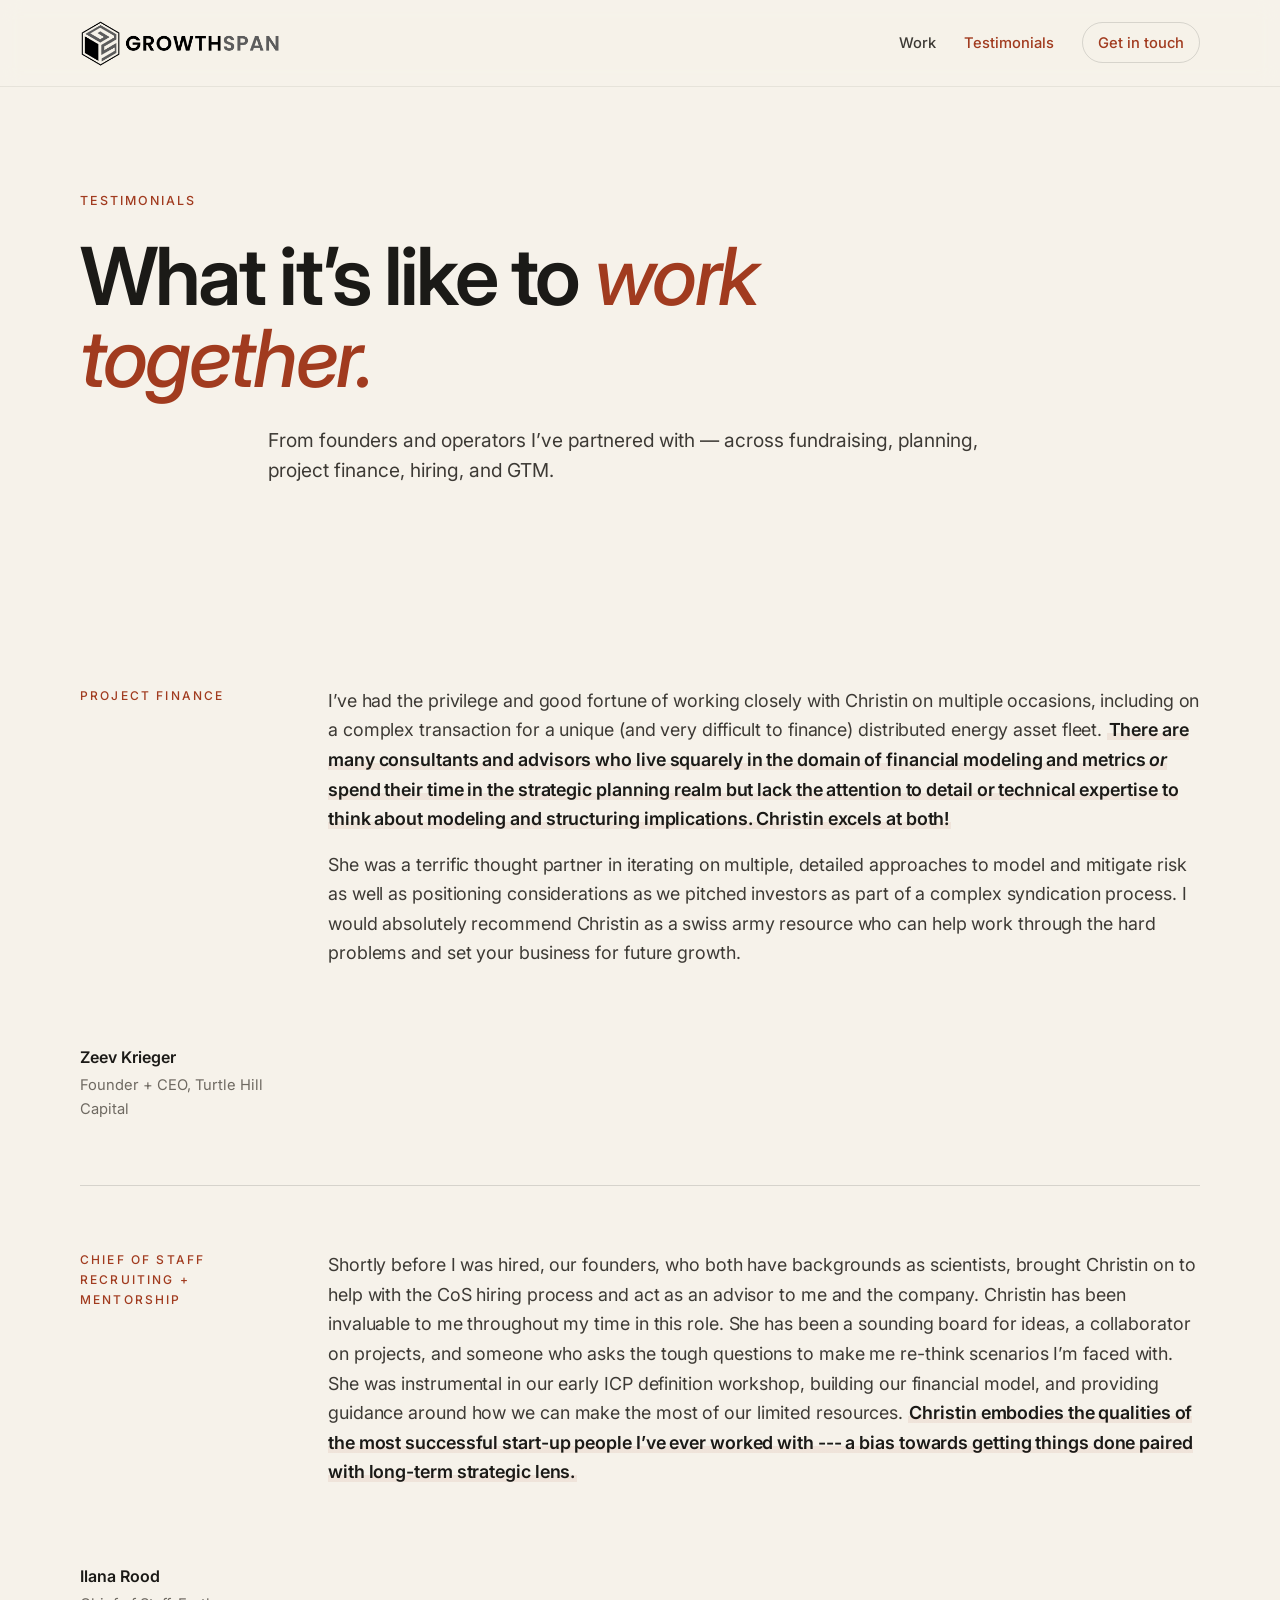
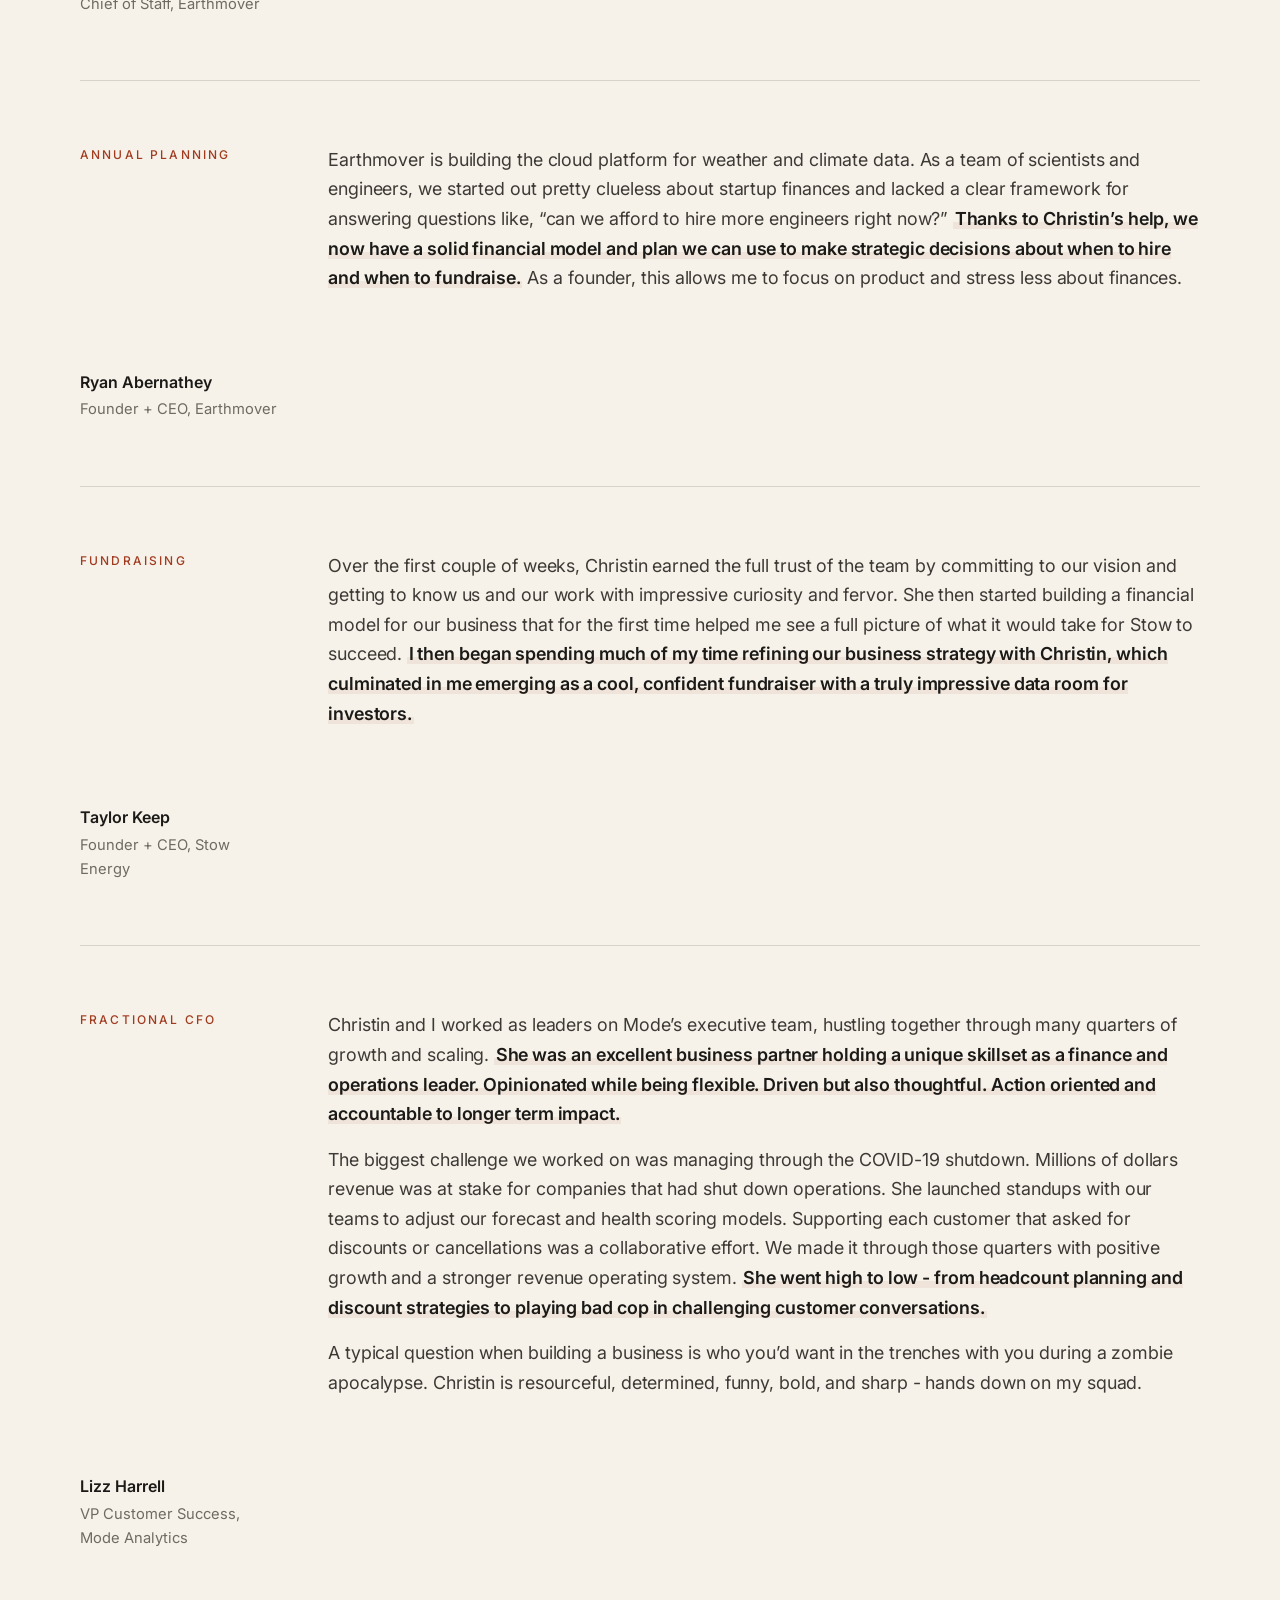
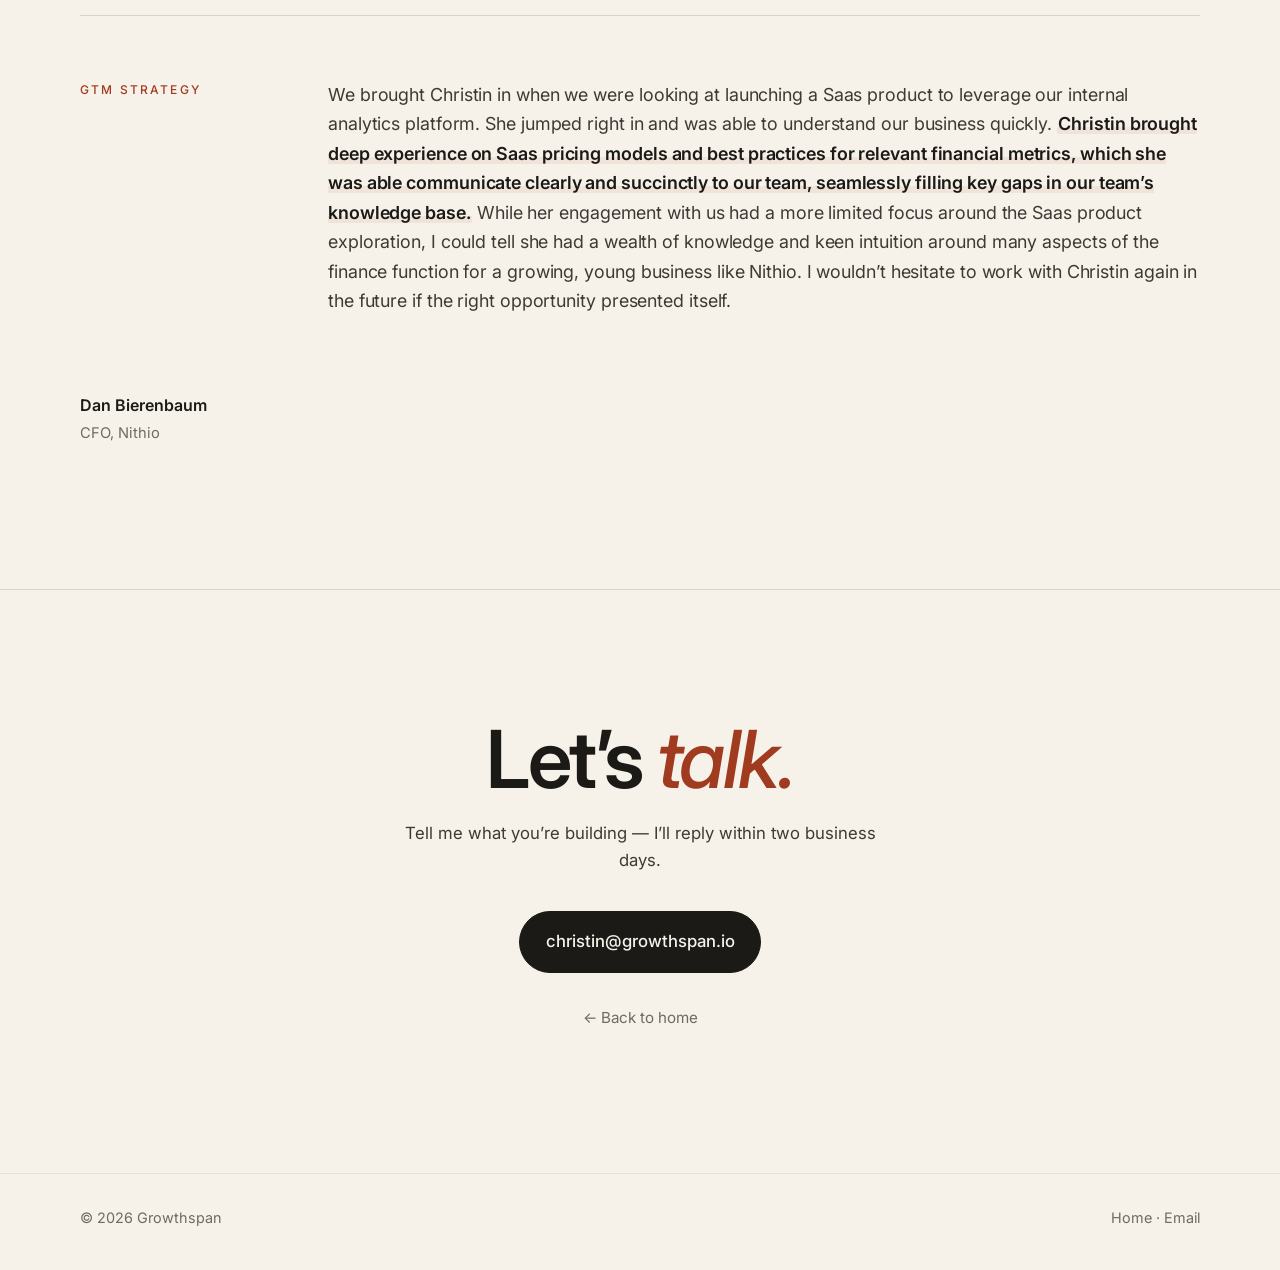
==== testimonials.html @ b4b37ce6 "Remove About label/nav; left-align headshot Made-with: Cursor" ====
<!DOCTYPE html>
<html lang="en">
  <head>
    <meta charset="utf-8" />
    <meta name="viewport" content="width=device-width, initial-scale=1" />
    <meta
      name="description"
      content="Testimonials for Christin Price and Growthspan — fractional CFO, fundraising, project finance, and strategy."
    />
    <title>Testimonials — Growthspan</title>
    <link rel="preconnect" href="https://fonts.googleapis.com" />
    <link rel="preconnect" href="https://fonts.gstatic.com" crossorigin />
    <link
      href="https://fonts.googleapis.com/css2?family=Inter:ital,wght@0,400;0,500;0,600;0,700;1,400;1,500&display=swap"
      rel="stylesheet"
    />
    <link rel="stylesheet" href="styles.css" />
  </head>
  <body>
    <a class="skip-link" href="#main">Skip to content</a>

    <header class="nav">
      <div class="wrap nav__inner">
        <a class="wordmark" href="/" aria-label="Growthspan home">
          <img src="images/logo.png" alt="" class="wordmark__mark" width="1540" height="351" />
        </a>
        <nav aria-label="Primary" class="nav__links">
          <a href="index.html#work">Work</a>
          <a href="testimonials.html" aria-current="page">Testimonials</a>
          <a href="mailto:christin@growthspan.io" class="nav__cta">Get in touch</a>
        </nav>
      </div>
    </header>

    <main id="main" class="t-page">
      <section class="t-hero">
        <div class="wrap">
          <p class="kicker">Testimonials</p>
          <h1 class="display">
            What it’s like to <em>work together.</em>
          </h1>
          <p class="hero__sub">
            From founders and operators I’ve partnered with — across
            fundraising, planning, project finance, hiring, and GTM.
          </p>
        </div>
      </section>

      <section class="t-list">
        <div class="wrap">

          <article class="t-card">
            <p class="t-card__tag">Project Finance</p>
            <blockquote class="t-card__quote">
              <p>
                I’ve had the privilege and good fortune of working closely
                with Christin on multiple occasions, including on a complex
                transaction for a unique (and very difficult to finance)
                distributed energy asset fleet.
                <strong>There are many consultants and advisors who live
                squarely in the domain of financial modeling and metrics
                <em>or</em> spend their time in the strategic planning
                realm but lack the attention to detail or technical
                expertise to think about modeling and structuring
                implications. Christin excels at both!</strong>
              </p>
              <p>
                She was a terrific thought partner in iterating on
                multiple, detailed approaches to model and mitigate risk as
                well as positioning considerations as we pitched investors
                as part of a complex syndication process. I would
                absolutely recommend Christin as a swiss army resource who
                can help work through the hard problems and set your
                business for future growth.
              </p>
            </blockquote>
            <figcaption class="t-card__by">
              <span>Zeev Krieger</span>
              <em>Founder + CEO, Turtle Hill Capital</em>
            </figcaption>
          </article>

          <article class="t-card">
            <p class="t-card__tag">Chief of Staff Recruiting + Mentorship</p>
            <blockquote class="t-card__quote">
              <p>
                Shortly before I was hired, our founders, who both have
                backgrounds as scientists, brought Christin on to help with
                the CoS hiring process and act as an advisor to me and the
                company. Christin has been invaluable to me throughout my
                time in this role. She has been a sounding board for
                ideas, a collaborator on projects, and someone who asks
                the tough questions to make me re-think scenarios I’m
                faced with. She was instrumental in our early ICP
                definition workshop, building our financial model, and
                providing guidance around how we can make the most of our
                limited resources.
                <strong>Christin embodies the qualities of the most
                successful start-up people I’ve ever worked with --- a
                bias towards getting things done paired with long-term
                strategic lens.</strong>
              </p>
            </blockquote>
            <figcaption class="t-card__by">
              <span>Ilana Rood</span>
              <em>Chief of Staff, Earthmover</em>
            </figcaption>
          </article>

          <article class="t-card">
            <p class="t-card__tag">Annual Planning</p>
            <blockquote class="t-card__quote">
              <p>
                Earthmover is building the cloud platform for weather and
                climate data. As a team of scientists and engineers, we
                started out pretty clueless about startup finances and
                lacked a clear framework for answering questions like,
                “can we afford to hire more engineers right now?”
                <strong>Thanks to Christin’s help, we now have a solid
                financial model and plan we can use to make strategic
                decisions about when to hire and when to fundraise.</strong>
                As a founder, this allows me to focus on product and
                stress less about finances.
              </p>
            </blockquote>
            <figcaption class="t-card__by">
              <span>Ryan Abernathey</span>
              <em>Founder + CEO, Earthmover</em>
            </figcaption>
          </article>

          <article class="t-card">
            <p class="t-card__tag">Fundraising</p>
            <blockquote class="t-card__quote">
              <p>
                Over the first couple of weeks, Christin earned the full
                trust of the team by committing to our vision and getting
                to know us and our work with impressive curiosity and
                fervor. She then started building a financial model for
                our business that for the first time helped me see a full
                picture of what it would take for Stow to succeed.
                <strong>I then began spending much of my time refining our
                business strategy with Christin, which culminated in me
                emerging as a cool, confident fundraiser with a truly
                impressive data room for investors.</strong>
              </p>
            </blockquote>
            <figcaption class="t-card__by">
              <span>Taylor Keep</span>
              <em>Founder + CEO, Stow Energy</em>
            </figcaption>
          </article>

          <article class="t-card">
            <p class="t-card__tag">Fractional CFO</p>
            <blockquote class="t-card__quote">
              <p>
                Christin and I worked as leaders on Mode’s executive team,
                hustling together through many quarters of growth and
                scaling.
                <strong>She was an excellent business partner holding a
                unique skillset as a finance and operations leader.
                Opinionated while being flexible. Driven but also
                thoughtful. Action oriented and accountable to longer term
                impact.</strong>
              </p>
              <p>
                The biggest challenge we worked on was managing through
                the COVID-19 shutdown. Millions of dollars revenue was at
                stake for companies that had shut down operations. She
                launched standups with our teams to adjust our forecast
                and health scoring models. Supporting each customer that
                asked for discounts or cancellations was a collaborative
                effort. We made it through those quarters with positive
                growth and a stronger revenue operating system.
                <strong>She went high to low - from headcount planning
                and discount strategies to playing bad cop in challenging
                customer conversations.</strong>
              </p>
              <p>
                A typical question when building a business is who you’d
                want in the trenches with you during a zombie apocalypse.
                Christin is resourceful, determined, funny, bold, and
                sharp - hands down on my squad.
              </p>
            </blockquote>
            <figcaption class="t-card__by">
              <span>Lizz Harrell</span>
              <em>VP Customer Success, Mode Analytics</em>
            </figcaption>
          </article>

          <article class="t-card">
            <p class="t-card__tag">GTM Strategy</p>
            <blockquote class="t-card__quote">
              <p>
                We brought Christin in when we were looking at launching a
                Saas product to leverage our internal analytics platform.
                She jumped right in and was able to understand our
                business quickly.
                <strong>Christin brought deep experience on Saas pricing
                models and best practices for relevant financial metrics,
                which she was able communicate clearly and succinctly to
                our team, seamlessly filling key gaps in our team’s
                knowledge base.</strong>
                While her engagement with us had a more limited focus
                around the Saas product exploration, I could tell she had
                a wealth of knowledge and keen intuition around many
                aspects of the finance function for a growing, young
                business like Nithio. I wouldn’t hesitate to work with
                Christin again in the future if the right opportunity
                presented itself.
              </p>
            </blockquote>
            <figcaption class="t-card__by">
              <span>Dan Bierenbaum</span>
              <em>CFO, Nithio</em>
            </figcaption>
          </article>

        </div>
      </section>

      <section class="cta">
        <div class="wrap cta__inner">
          <h2 class="display cta__title">
            Let’s <em>talk.</em>
          </h2>
          <p class="cta__sub">
            Tell me what you’re building — I’ll reply within two business
            days.
          </p>
          <a class="btn btn--lg" href="mailto:christin@growthspan.io">
            christin@growthspan.io
          </a>
          <p class="cta__back">
            <a href="index.html">← Back to home</a>
          </p>
        </div>
      </section>
    </main>

    <footer class="foot">
      <div class="wrap foot__inner">
        <p>&copy; <span id="year"></span> Growthspan</p>
        <p>
          <a href="index.html">Home</a>
          <span aria-hidden="true">·</span>
          <a href="mailto:christin@growthspan.io">Email</a>
        </p>
      </div>
    </footer>

    <script>
      document.getElementById("year").textContent = new Date().getFullYear();
    </script>
  </body>
</html>
---- styles.css ----
/* Growthspan — v2 editorial redesign. No build step. */

:root {
  --paper: #f6f2ea;
  --paper-soft: #efe9dd;
  --ink: #1b1a17;
  --ink-soft: #3d3a35;
  --muted: #6f6a62;
  --line: rgba(27, 26, 23, 0.14);
  --line-soft: rgba(27, 26, 23, 0.07);
  --accent: #a13b1f;
  --accent-ink: #7a2a12;
  --accent-soft: rgba(161, 59, 31, 0.08);
  --ring: rgba(161, 59, 31, 0.45);
  --sans: "Inter", -apple-system, BlinkMacSystemFont, "Segoe UI", sans-serif;
  --display: "Inter", -apple-system, BlinkMacSystemFont, "Segoe UI", sans-serif;
  --max: 1120px;
  --gutter: clamp(1.25rem, 4vw, 2.5rem);
}

* {
  box-sizing: border-box;
}

html {
  scroll-behavior: smooth;
  -webkit-text-size-adjust: 100%;
}

body {
  margin: 0;
  background: var(--paper);
  color: var(--ink);
  font-family: var(--sans);
  font-size: 1rem;
  line-height: 1.65;
  text-rendering: optimizeLegibility;
  -webkit-font-smoothing: antialiased;
}

a {
  color: inherit;
}

img {
  max-width: 100%;
  display: block;
}

::selection {
  background: var(--accent);
  color: var(--paper);
}

.skip-link {
  position: absolute;
  left: -9999px;
  top: 0.5rem;
  padding: 0.5rem 1rem;
  background: var(--ink);
  color: var(--paper);
  border-radius: 6px;
  z-index: 100;
}
.skip-link:focus {
  left: 1rem;
}

.wrap {
  width: min(100% - var(--gutter) * 2, var(--max));
  margin-inline: auto;
}

/* ——— Type system ——— */

.display {
  font-family: var(--display);
  font-weight: 600;
  font-size: clamp(2.4rem, 6.4vw, 5rem);
  line-height: 1.02;
  letter-spacing: -0.035em;
  margin: 0;
  color: var(--ink);
}

.display em {
  font-style: italic;
  color: var(--accent);
  font-weight: 500;
  letter-spacing: -0.03em;
}

.kicker {
  font-family: var(--sans);
  font-weight: 500;
  font-size: 0.78rem;
  letter-spacing: 0.16em;
  text-transform: uppercase;
  color: var(--accent);
  margin: 0 0 1.5rem;
}

.label {
  font-family: var(--sans);
  font-weight: 500;
  font-size: 0.72rem;
  letter-spacing: 0.2em;
  text-transform: uppercase;
  color: var(--muted);
  margin: 0;
}

.lede {
  font-family: var(--display);
  font-weight: 500;
  font-size: clamp(1.25rem, 2.2vw, 1.55rem);
  line-height: 1.4;
  color: var(--ink);
  letter-spacing: -0.018em;
  margin: 0 0 1.25rem;
}

.lede em {
  font-style: italic;
  color: var(--accent-ink);
  font-weight: 500;
}

.lede strong {
  font-weight: 600;
  color: var(--ink);
}

.muted {
  color: var(--ink-soft);
  font-size: 1.02rem;
  margin: 0;
  max-width: 60ch;
}

/* ——— Nav ——— */

.nav {
  padding-block: 1.25rem;
  border-bottom: 1px solid var(--line-soft);
  position: sticky;
  top: 0;
  background: rgba(246, 242, 234, 0.85);
  backdrop-filter: saturate(160%) blur(10px);
  z-index: 40;
}

.nav__inner {
  display: flex;
  align-items: center;
  justify-content: space-between;
  gap: 1.5rem;
}

.wordmark {
  display: inline-flex;
  align-items: center;
  text-decoration: none;
  color: var(--ink);
  line-height: 0;
}

.wordmark:focus-visible {
  outline: 2px solid var(--ring);
  outline-offset: 4px;
  border-radius: 6px;
}

.wordmark__mark {
  height: clamp(2.15rem, 4.2vw, 2.85rem);
  width: auto;
  display: block;
}

.nav__links {
  display: flex;
  align-items: center;
  gap: 1.75rem;
  flex-wrap: wrap;
  justify-content: flex-end;
}

.nav__links a {
  font-size: 0.92rem;
  color: var(--ink-soft);
  text-decoration: none;
  font-weight: 500;
  transition: color 0.2s;
}

.nav__links a:hover,
.nav__links a[aria-current="page"] {
  color: var(--accent);
}

.nav__cta {
  color: var(--accent) !important;
  border: 1px solid var(--line);
  padding: 0.45rem 0.95rem;
  border-radius: 999px;
  transition: background 0.2s, border-color 0.2s;
}

.nav__cta:hover {
  background: var(--accent-soft);
  border-color: var(--ring);
}

/* ——— Hero ——— */

.hero {
  padding: clamp(4.5rem, 12vw, 9rem) 0 clamp(3.5rem, 9vw, 6rem);
  text-align: center;
}

.hero .wrap {
  display: flex;
  flex-direction: column;
  align-items: center;
}

.hero .display {
  max-width: min(100%, 36ch);
  margin-inline: auto;
}

.hero__sub {
  font-size: clamp(1.05rem, 1.5vw, 1.2rem);
  line-height: 1.55;
  color: var(--ink-soft);
  max-width: min(100%, 62ch);
  margin: 1.75rem auto 2.25rem;
}

.hero__meta {
  display: flex;
  align-items: center;
  justify-content: center;
  gap: 1rem;
  flex-wrap: wrap;
}

.hero__dot {
  width: 6px;
  height: 6px;
  border-radius: 50%;
  background: var(--accent);
  display: inline-block;
}

.hero__note {
  font-size: 0.92rem;
  color: var(--muted);
}

/* ——— Buttons ——— */

.btn {
  display: inline-flex;
  align-items: center;
  gap: 0.6rem;
  font-family: var(--sans);
  font-weight: 500;
  font-size: 1rem;
  text-decoration: none;
  color: var(--ink);
  padding: 0.8rem 1.25rem;
  border-radius: 999px;
  border: 1px solid var(--ink);
  background: var(--ink);
  color: var(--paper);
  transition: transform 0.15s ease, background 0.15s ease, color 0.15s ease;
}

.btn:hover {
  background: var(--accent);
  border-color: var(--accent);
  transform: translateY(-1px);
}

.btn:focus-visible {
  outline: 2px solid var(--ring);
  outline-offset: 3px;
}

.btn--lg {
  font-size: 1.05rem;
  padding: 1rem 1.6rem;
}

/* ——— Rule ——— */

.rule hr {
  border: 0;
  border-top: 1px solid var(--line);
  margin: 0;
}

/* ——— Intro ——— */

.intro {
  padding: clamp(3.5rem, 8vw, 6rem) 0;
}

.clients__grid,
.pull__grid {
  display: grid;
  grid-template-columns: 1fr;
  gap: 2rem;
}

@media (min-width: 780px) {
  .clients__grid,
  .pull__grid {
    grid-template-columns: 180px 1fr;
    gap: 4rem;
  }
}

.intro__main {
  display: grid;
  gap: 2rem;
  align-items: start;
  justify-items: start;
}
@media (min-width: 640px) {
  .intro__main {
    grid-template-columns: minmax(200px, 280px) minmax(0, 1fr);
    gap: 2.5rem;
    align-items: start;
  }
}

/* Circle mask; image is slightly zoomed for a tighter crop */
.intro__photo {
  margin: 0;
  width: min(280px, 100%);
  max-width: 100%;
  justify-self: start;
  aspect-ratio: 1;
  border-radius: 50%;
  overflow: hidden;
  border: 1px solid var(--line);
  box-shadow: 0 10px 28px rgba(27, 26, 23, 0.1);
}
@media (min-width: 640px) {
  .intro__photo {
    width: min(100%, 280px);
  }
}

.intro__photo img {
  width: 100%;
  height: 100%;
  display: block;
  object-fit: cover;
  object-position: center;
  /* Slight zoom — tighter headshot without heavy repositioning */
  transform: scale(1.1);
  transform-origin: center center;
}

.intro__body {
  max-width: 56ch;
}

/* ——— Work ——— */

.work {
  padding: clamp(3rem, 7vw, 5.5rem) 0 clamp(4rem, 8vw, 6rem);
  border-top: 1px solid var(--line);
  border-bottom: 1px solid var(--line);
  background: linear-gradient(180deg, var(--paper-soft), var(--paper));
}

.work .label {
  margin-bottom: 2.5rem;
}

.work__list {
  display: grid;
  grid-template-columns: 1fr;
  gap: 0;
}

.work__item {
  padding: 2.25rem 0;
  border-top: 1px solid var(--line-soft);
  display: grid;
  grid-template-columns: 1fr;
  gap: 0.5rem;
}

.work__item:first-child {
  border-top: 0;
  padding-top: 0;
}

@media (min-width: 780px) {
  .work__item {
    grid-template-columns: 1.1fr 1.5fr 1fr;
    gap: 2.5rem;
    align-items: baseline;
  }
}

.work__title {
  font-family: var(--display);
  font-weight: 600;
  font-size: clamp(1.35rem, 2.3vw, 1.7rem);
  line-height: 1.15;
  letter-spacing: -0.025em;
  margin: 0;
  color: var(--ink);
}

.work__desc {
  margin: 0;
  color: var(--ink-soft);
  font-size: 1rem;
  line-height: 1.6;
  max-width: 42ch;
}

.work__fit {
  margin: 0;
  font-family: var(--display);
  font-style: italic;
  font-weight: 500;
  font-size: 0.98rem;
  color: var(--accent-ink);
  line-height: 1.5;
  max-width: 30ch;
  letter-spacing: -0.005em;
}

/* ——— Clients ——— */

.clients {
  padding: clamp(3.5rem, 8vw, 6rem) 0;
}

.clients__list {
  list-style: none;
  margin: 0;
  padding: 0;
  display: grid;
  grid-template-columns: 1fr;
  gap: 0;
}

.clients__list li {
  display: flex;
  justify-content: space-between;
  align-items: baseline;
  gap: 1.5rem;
  padding: 1rem 0;
  border-top: 1px solid var(--line-soft);
  font-size: 1.02rem;
  flex-wrap: wrap;
}

.clients__list li:first-child {
  border-top: 0;
  padding-top: 0;
}

.clients__list span {
  font-weight: 500;
  color: var(--ink);
}

.clients__list em {
  font-family: var(--display);
  font-style: italic;
  font-weight: 400;
  font-size: 0.98rem;
  color: var(--muted);
}

/* ——— Pull quote ——— */

.pull {
  padding: clamp(4rem, 9vw, 7rem) 0;
  border-top: 1px solid var(--line);
  background: var(--paper-soft);
}

.pull__quote {
  margin: 0;
  max-width: 60ch;
}

.pull__quote blockquote {
  margin: 0 0 1.5rem;
}

.pull__quote p {
  font-family: var(--display);
  font-weight: 500;
  font-size: clamp(1.35rem, 2.6vw, 1.95rem);
  line-height: 1.35;
  letter-spacing: -0.022em;
  color: var(--ink);
  margin: 0;
}

.pull__quote p em {
  font-style: normal;
  color: var(--accent);
  font-family: var(--display);
}

.pull__quote figcaption {
  font-size: 0.92rem;
  color: var(--muted);
  font-weight: 500;
  letter-spacing: 0.01em;
}

.pull__more {
  display: inline-flex;
  align-items: center;
  gap: 0.4rem;
  margin-top: 1.5rem;
  font-size: 0.95rem;
  color: var(--accent);
  text-decoration: none;
  font-weight: 500;
  border-bottom: 1px solid transparent;
  transition: border-color 0.15s;
}

.pull__more:hover {
  border-bottom-color: var(--accent);
}

/* ——— CTA ——— */

.cta {
  padding: clamp(5rem, 11vw, 8rem) 0;
  border-top: 1px solid var(--line);
  text-align: center;
}

.cta__inner {
  max-width: 640px;
  margin-inline: auto;
}

.cta__title {
  margin-bottom: 1.25rem;
}

.cta__sub {
  font-size: 1.05rem;
  color: var(--ink-soft);
  margin: 0 auto 2.25rem;
  max-width: 44ch;
}

.cta__back {
  margin-top: 2rem;
  font-size: 0.95rem;
}

.cta__back a {
  color: var(--muted);
  text-decoration: none;
}

.cta__back a:hover {
  color: var(--accent);
}

/* ——— Footer ——— */

.foot {
  padding: 2rem 0 2.5rem;
  border-top: 1px solid var(--line-soft);
}

.foot__inner {
  display: flex;
  justify-content: space-between;
  align-items: center;
  gap: 1rem;
  flex-wrap: wrap;
}

.foot p {
  margin: 0;
  color: var(--muted);
  font-size: 0.9rem;
}

.foot a {
  color: var(--muted);
  text-decoration: none;
  transition: color 0.15s;
}

.foot a:hover {
  color: var(--accent);
}

/* ——— Testimonials page ——— */

.t-page {
  padding-bottom: 0;
}

.t-hero {
  padding: clamp(3.5rem, 9vw, 6.5rem) 0 clamp(2.5rem, 5vw, 4rem);
}

.t-hero .display {
  max-width: 18ch;
}

.t-hero .hero__sub {
  margin-top: 1.75rem;
  margin-bottom: 0;
}

.t-list {
  padding: clamp(2.5rem, 6vw, 4.5rem) 0 clamp(3rem, 7vw, 5rem);
}

.t-card {
  padding: clamp(2.5rem, 5vw, 4rem) 0;
  border-top: 1px solid var(--line);
  display: grid;
  grid-template-columns: 1fr;
  gap: 1.5rem;
}

.t-card:first-child {
  border-top: 0;
}

@media (min-width: 820px) {
  .t-card {
    grid-template-columns: 200px 1fr;
    gap: 3rem;
  }
}

.t-card__tag {
  font-family: var(--sans);
  font-size: 0.75rem;
  letter-spacing: 0.18em;
  text-transform: uppercase;
  color: var(--accent);
  margin: 0;
  font-weight: 500;
}

.t-card__quote {
  margin: 0;
}

.t-card__quote p {
  margin: 0 0 1rem;
  font-family: var(--display);
  font-weight: 400;
  font-size: clamp(1.02rem, 1.4vw, 1.12rem);
  line-height: 1.65;
  color: var(--ink-soft);
  letter-spacing: -0.005em;
}

.t-card__quote p:last-child {
  margin-bottom: 0;
}

.t-card__quote strong {
  font-weight: 600;
  color: var(--ink);
  background: linear-gradient(
    180deg,
    transparent 65%,
    var(--accent-soft) 65%
  );
  padding: 0 0.08em;
}

.t-card__by {
  margin-top: 1.75rem;
  font-family: var(--sans);
  display: flex;
  flex-direction: column;
  gap: 0.15rem;
}

.t-card__by span {
  font-weight: 600;
  color: var(--ink);
  font-size: 1rem;
}

.t-card__by em {
  font-style: normal;
  color: var(--muted);
  font-size: 0.92rem;
}

/* ——— Motion & responsive polish ——— */

@media (prefers-reduced-motion: reduce) {
  * {
    transition: none !important;
    animation: none !important;
    scroll-behavior: auto !important;
  }
}

@media (max-width: 560px) {
  .nav__links {
    gap: 1rem;
  }
  .nav__links a:not(.nav__cta) {
    font-size: 0.88rem;
  }
  .hero__meta {
    gap: 0.75rem;
  }
}
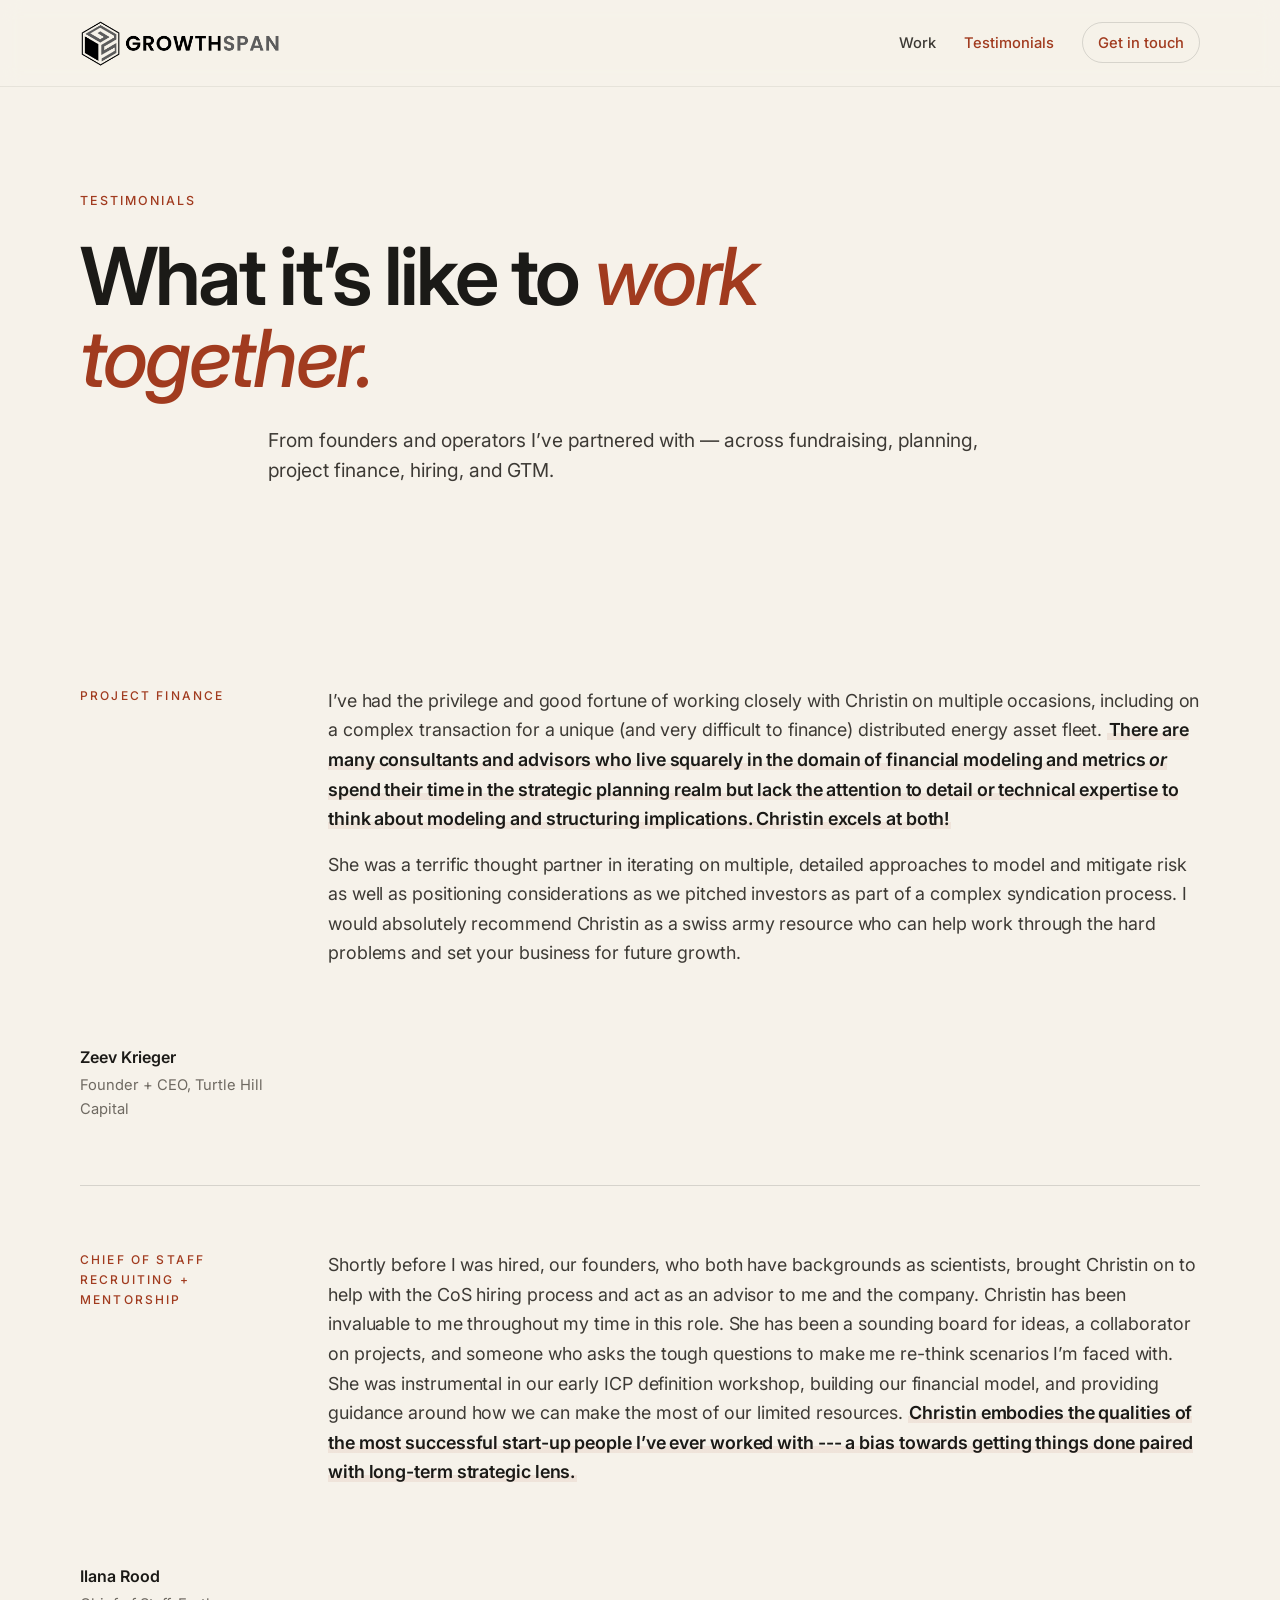
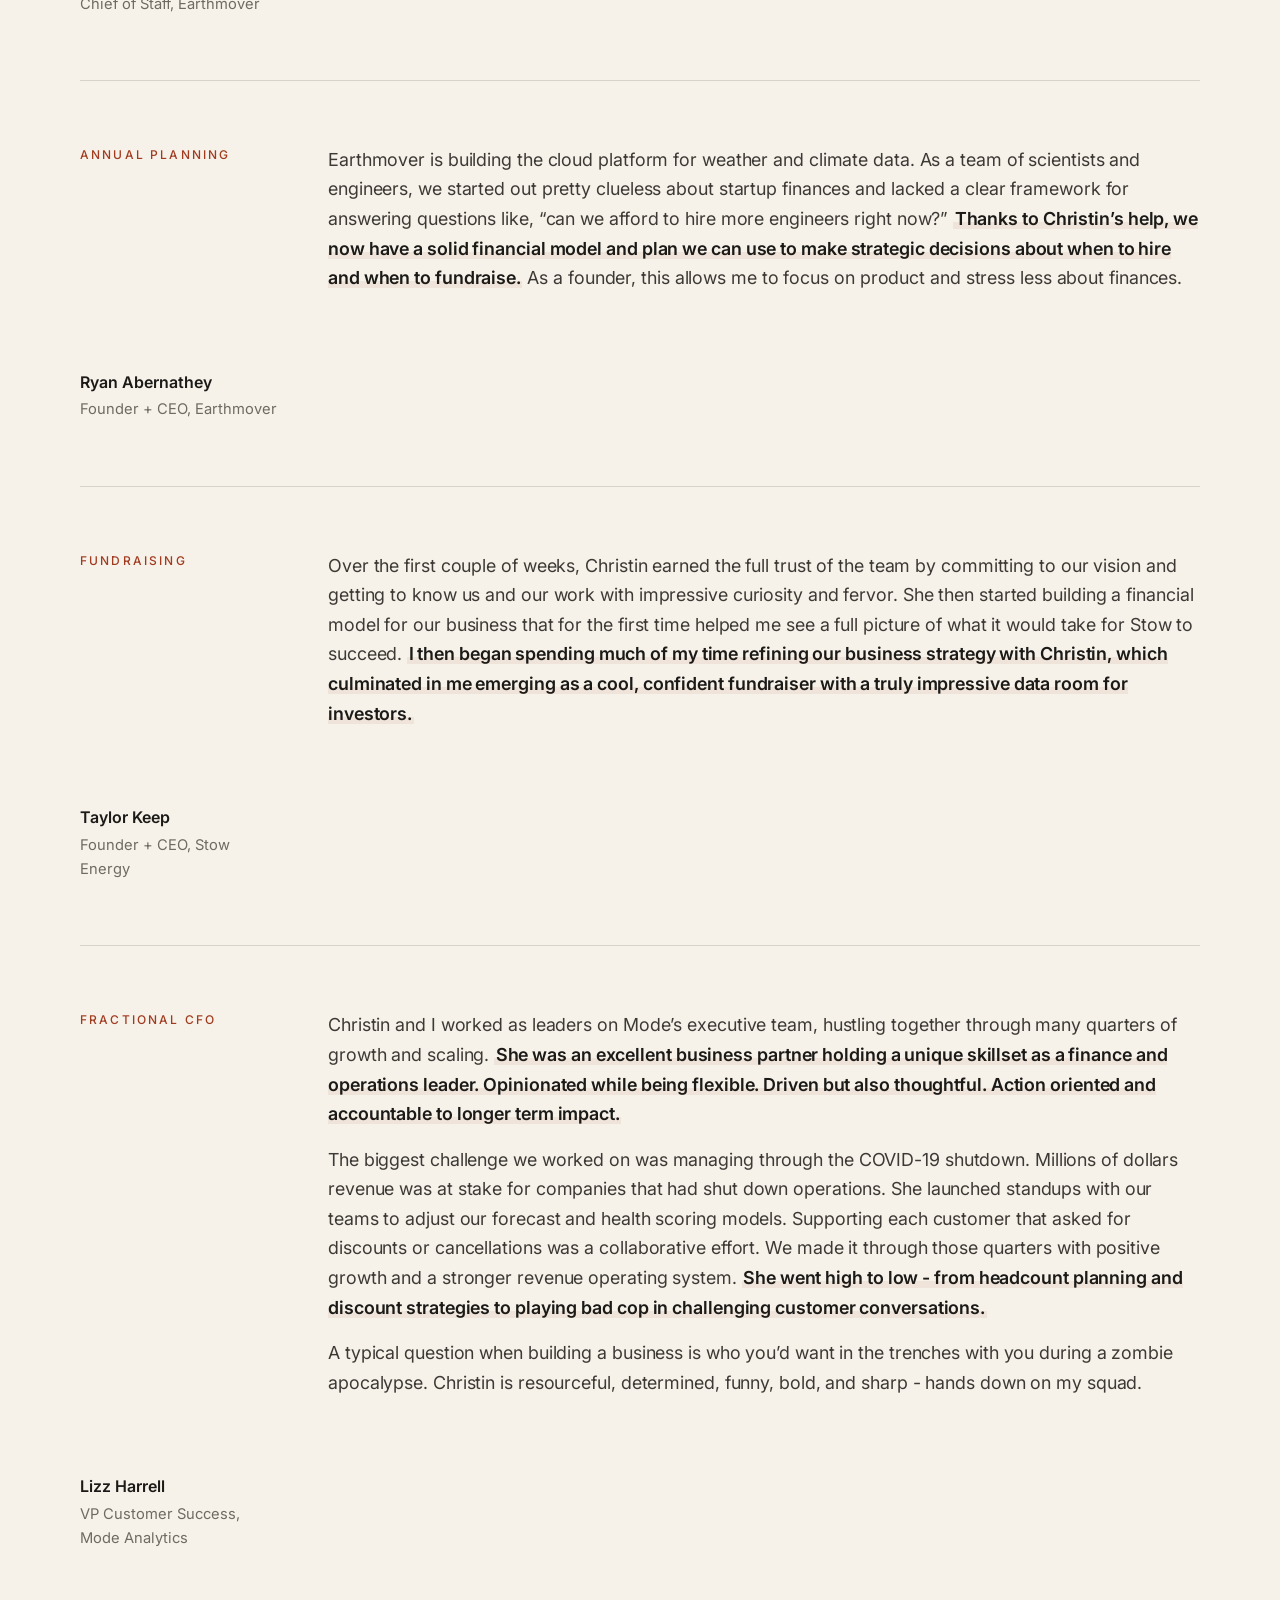
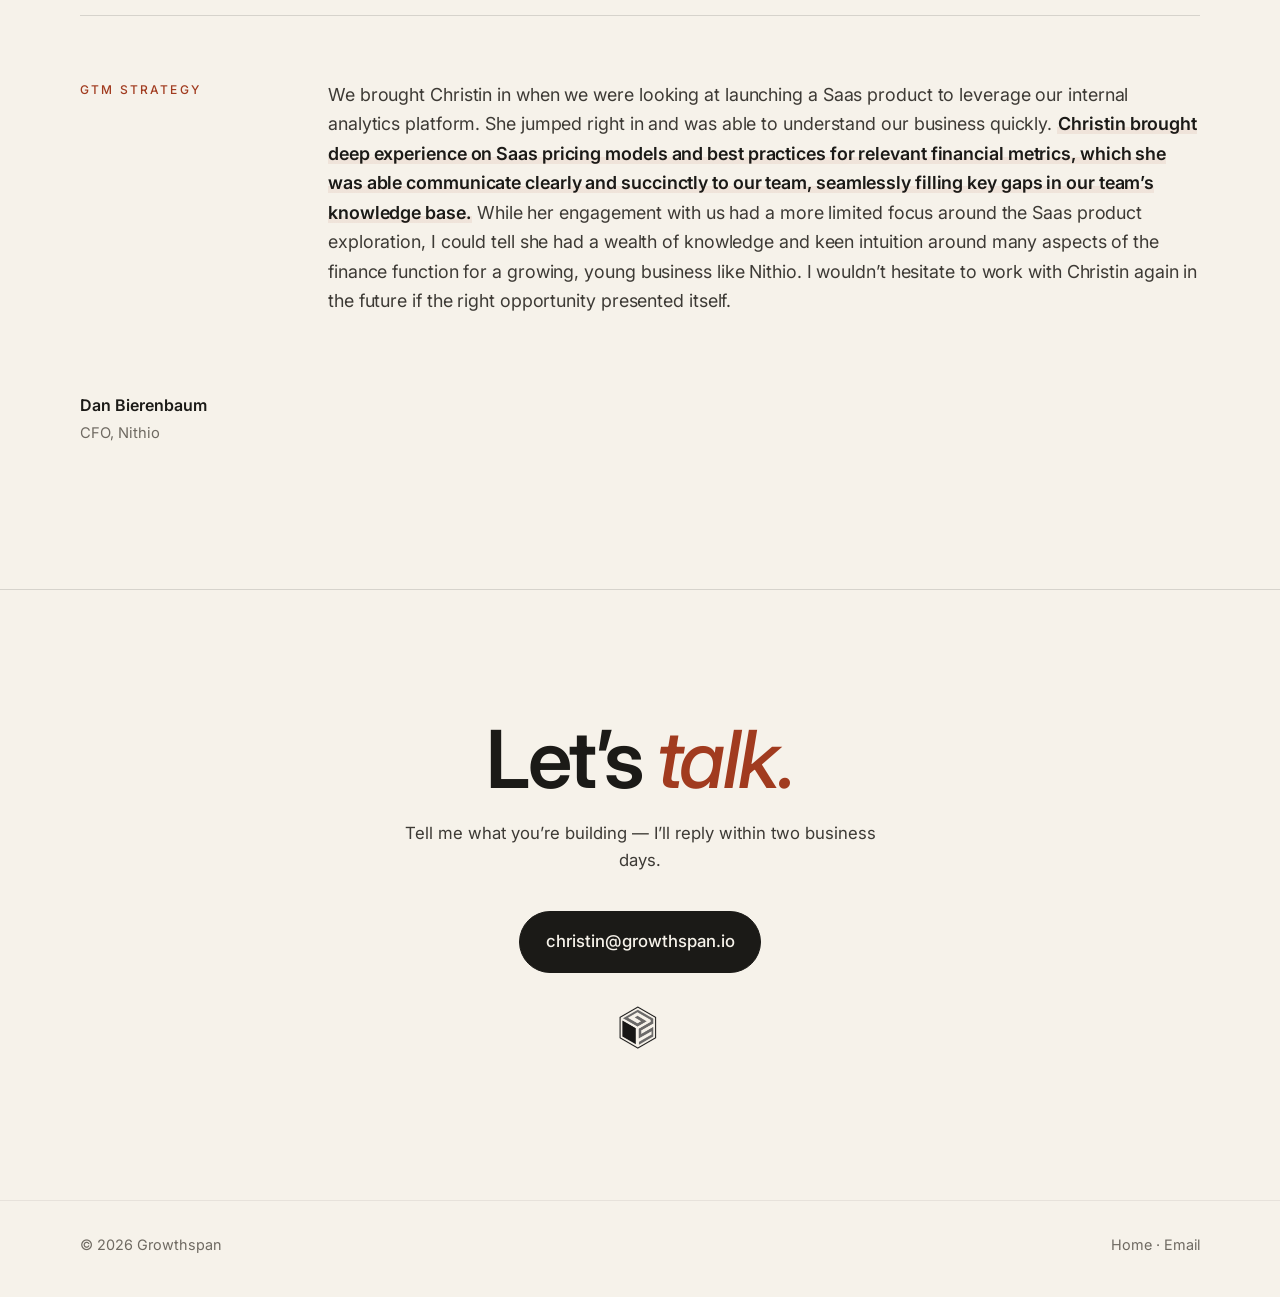
==== commit 5f80b813: "Testimonials: replace back link with logo mark Made-with: Cursor" ====
--- a/testimonials.html
+++ b/testimonials.html
@@ -234,7 +234,16 @@
             christin@growthspan.io
           </a>
           <p class="cta__back">
-            <a href="index.html">← Back to home</a>
+            <a href="/" class="cta__home-logo" aria-label="Back to home">
+              <img
+                src="images/logo-mark.png"
+                alt=""
+                width="351"
+                height="351"
+                loading="lazy"
+                decoding="async"
+              />
+            </a>
           </p>
         </div>
       </section>
--- a/styles.css
+++ b/styles.css
@@ -12,6 +12,7 @@
   --accent-ink: #7a2a12;
   --accent-soft: rgba(161, 59, 31, 0.08);
   --ring: rgba(161, 59, 31, 0.45);
+  --available: #15803d;
   --sans: "Inter", -apple-system, BlinkMacSystemFont, "Segoe UI", sans-serif;
   --display: "Inter", -apple-system, BlinkMacSystemFont, "Segoe UI", sans-serif;
   --max: 1120px;
@@ -245,12 +246,22 @@
   flex-wrap: wrap;
 }
 
+.hero__status {
+  display: flex;
+  align-items: center;
+  gap: 0.65rem;
+  margin: 0;
+  margin-left: clamp(1rem, 3vw, 2.25rem);
+}
+
 .hero__dot {
-  width: 6px;
-  height: 6px;
+  width: 8px;
+  height: 8px;
   border-radius: 50%;
-  background: var(--accent);
+  background: var(--available);
+  box-shadow: 0 0 0 2px rgba(21, 128, 61, 0.2);
   display: inline-block;
+  flex-shrink: 0;
 }
 
 .hero__note {
@@ -366,7 +377,7 @@
 }
 
 .intro__body {
-  max-width: 56ch;
+  max-width: min(100%, 72ch);
 }
 
 /* ——— Work ——— */
@@ -566,16 +577,34 @@
 
 .cta__back {
   margin-top: 2rem;
-  font-size: 0.95rem;
-}
-
-.cta__back a {
-  color: var(--muted);
+}
+
+.cta__home-logo {
+  display: inline-flex;
+  align-items: center;
+  justify-content: center;
+  line-height: 0;
   text-decoration: none;
-}
-
-.cta__back a:hover {
-  color: var(--accent);
+  opacity: 0.9;
+  transition: opacity 0.15s ease, transform 0.15s ease;
+  border-radius: 8px;
+}
+
+.cta__home-logo:hover {
+  opacity: 1;
+  transform: translateY(-1px);
+}
+
+.cta__home-logo:focus-visible {
+  outline: 2px solid var(--ring);
+  outline-offset: 4px;
+  opacity: 1;
+}
+
+.cta__home-logo img {
+  display: block;
+  height: 2.75rem;
+  width: auto;
 }
 
 /* ——— Footer ——— */
@@ -728,6 +757,12 @@
     font-size: 0.88rem;
   }
   .hero__meta {
-    gap: 0.75rem;
-  }
-}
+    flex-direction: column;
+    gap: 1.35rem;
+  }
+  .hero__status {
+    margin-left: 0;
+    max-width: 100%;
+    justify-content: center;
+  }
+}
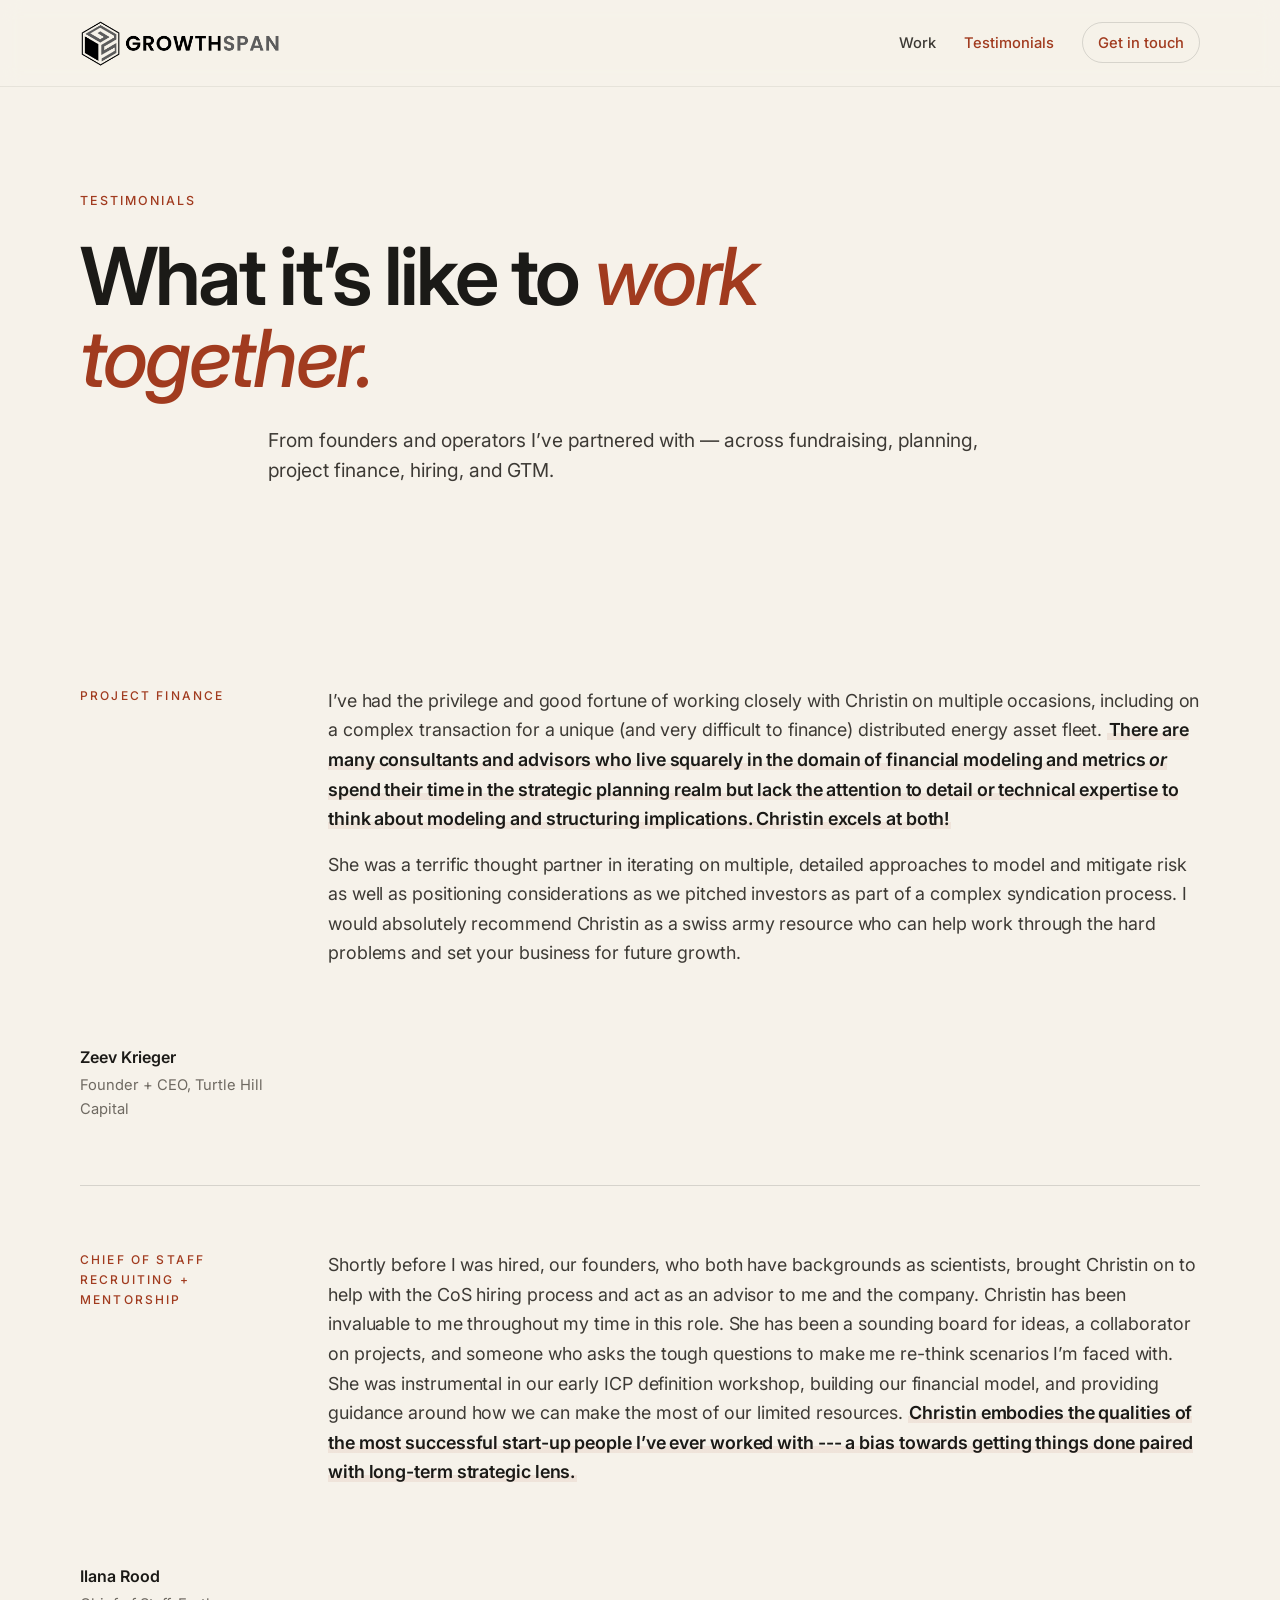
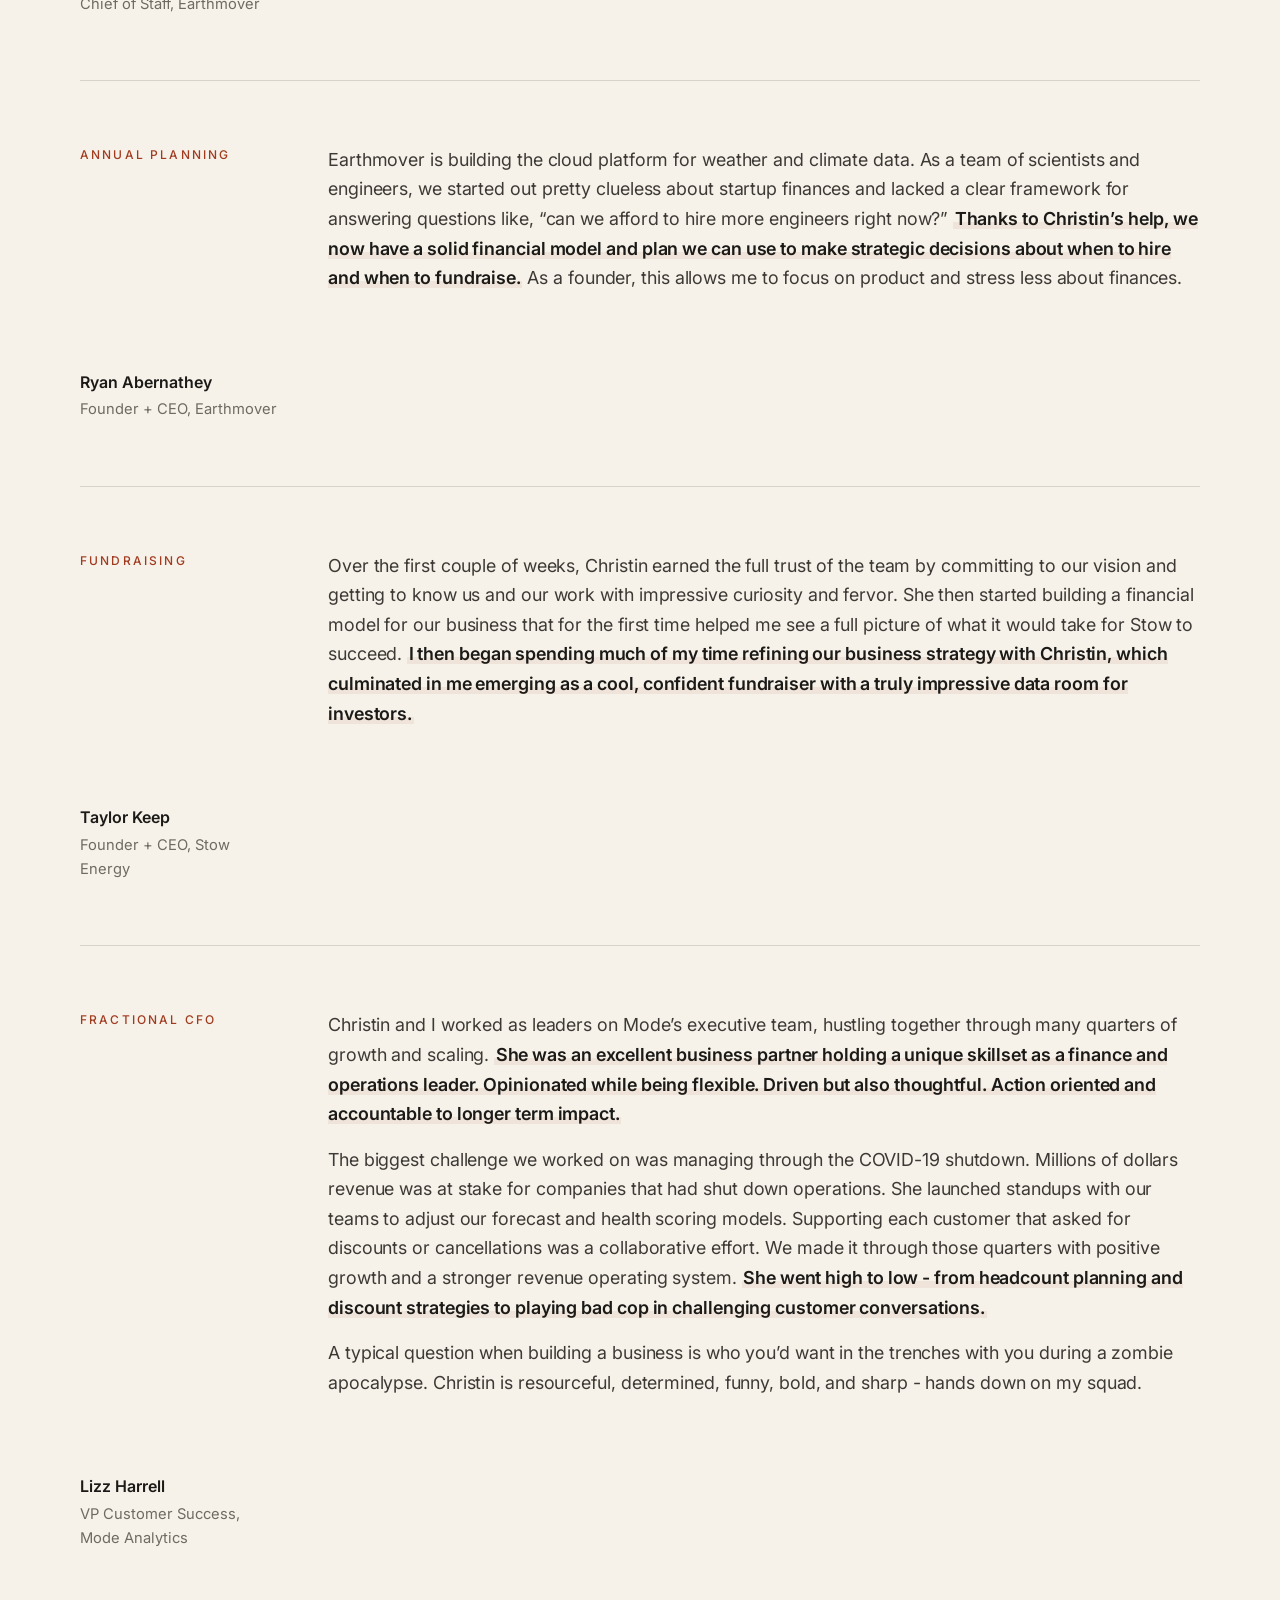
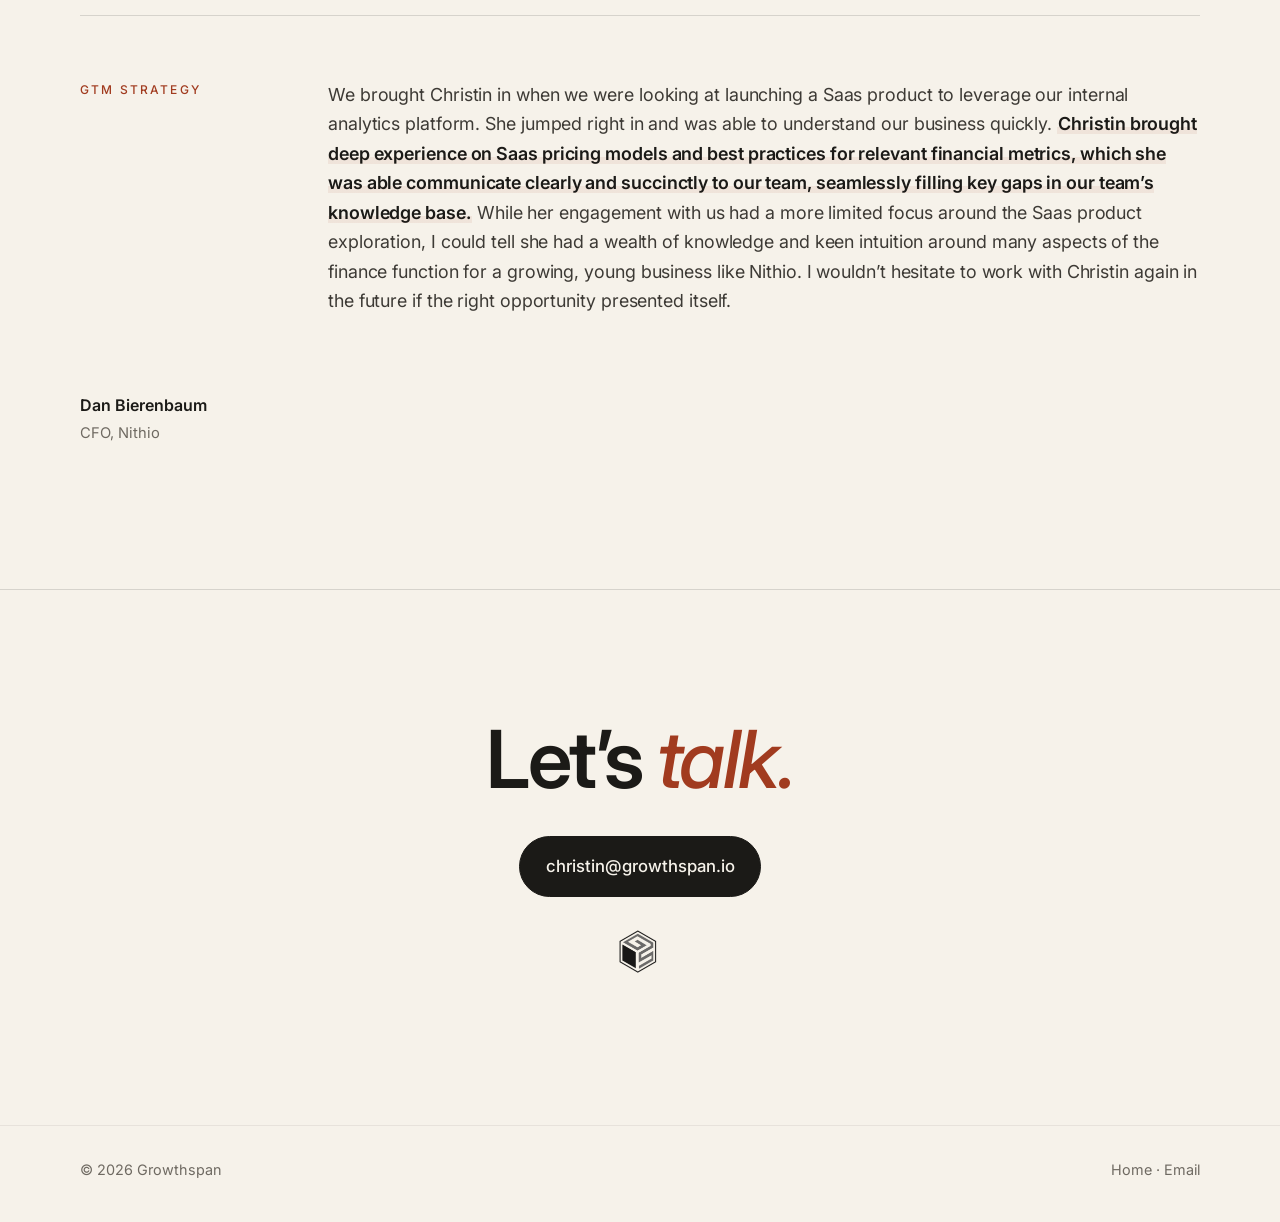
==== commit a9a58b94: "Remove testimonials CTA subcopy; drop unused .cta__sub Made-with: Cursor" ====
--- a/testimonials.html
+++ b/testimonials.html
@@ -226,10 +226,6 @@
           <h2 class="display cta__title">
             Let’s <em>talk.</em>
           </h2>
-          <p class="cta__sub">
-            Tell me what you’re building — I’ll reply within two business
-            days.
-          </p>
           <a class="btn btn--lg" href="mailto:christin@growthspan.io">
             christin@growthspan.io
           </a>
--- a/styles.css
+++ b/styles.css
@@ -565,14 +565,7 @@
 }
 
 .cta__title {
-  margin-bottom: 1.25rem;
-}
-
-.cta__sub {
-  font-size: 1.05rem;
-  color: var(--ink-soft);
-  margin: 0 auto 2.25rem;
-  max-width: 44ch;
+  margin-bottom: 2.25rem;
 }
 
 .cta__back {
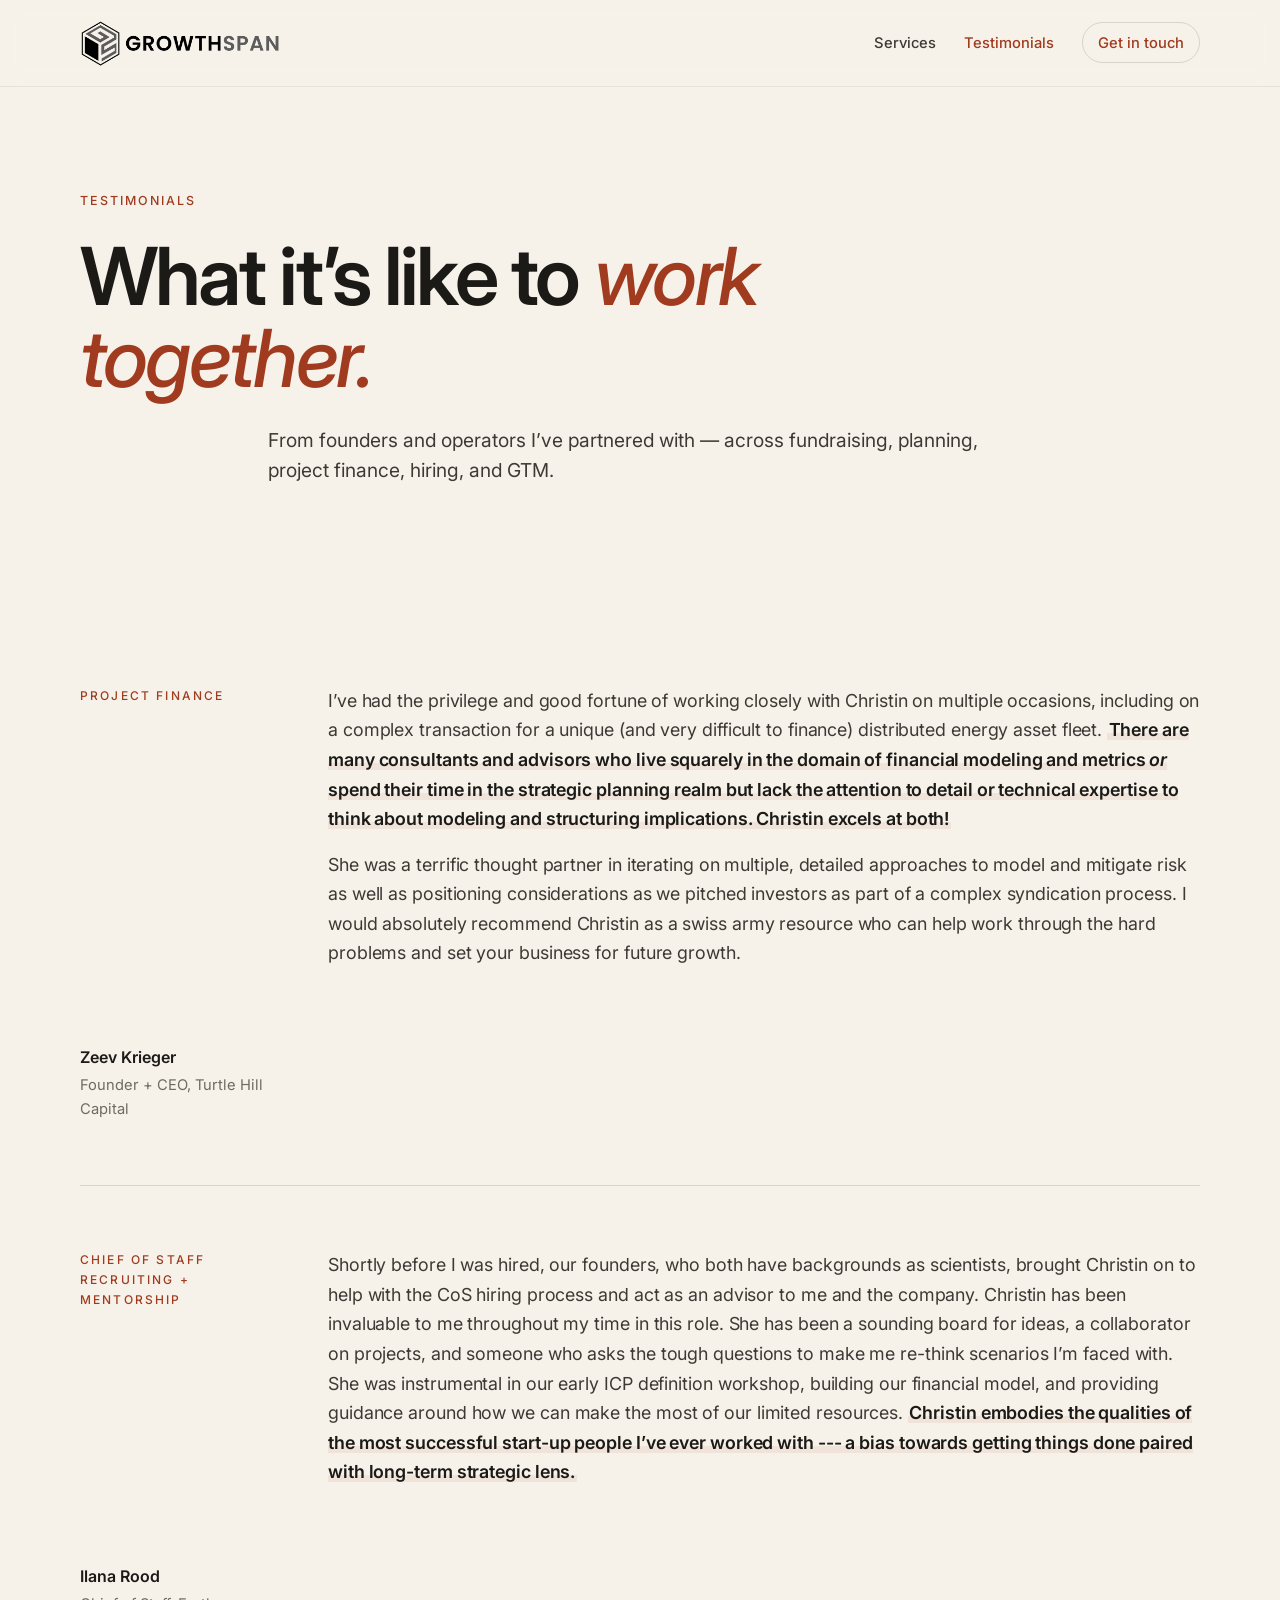
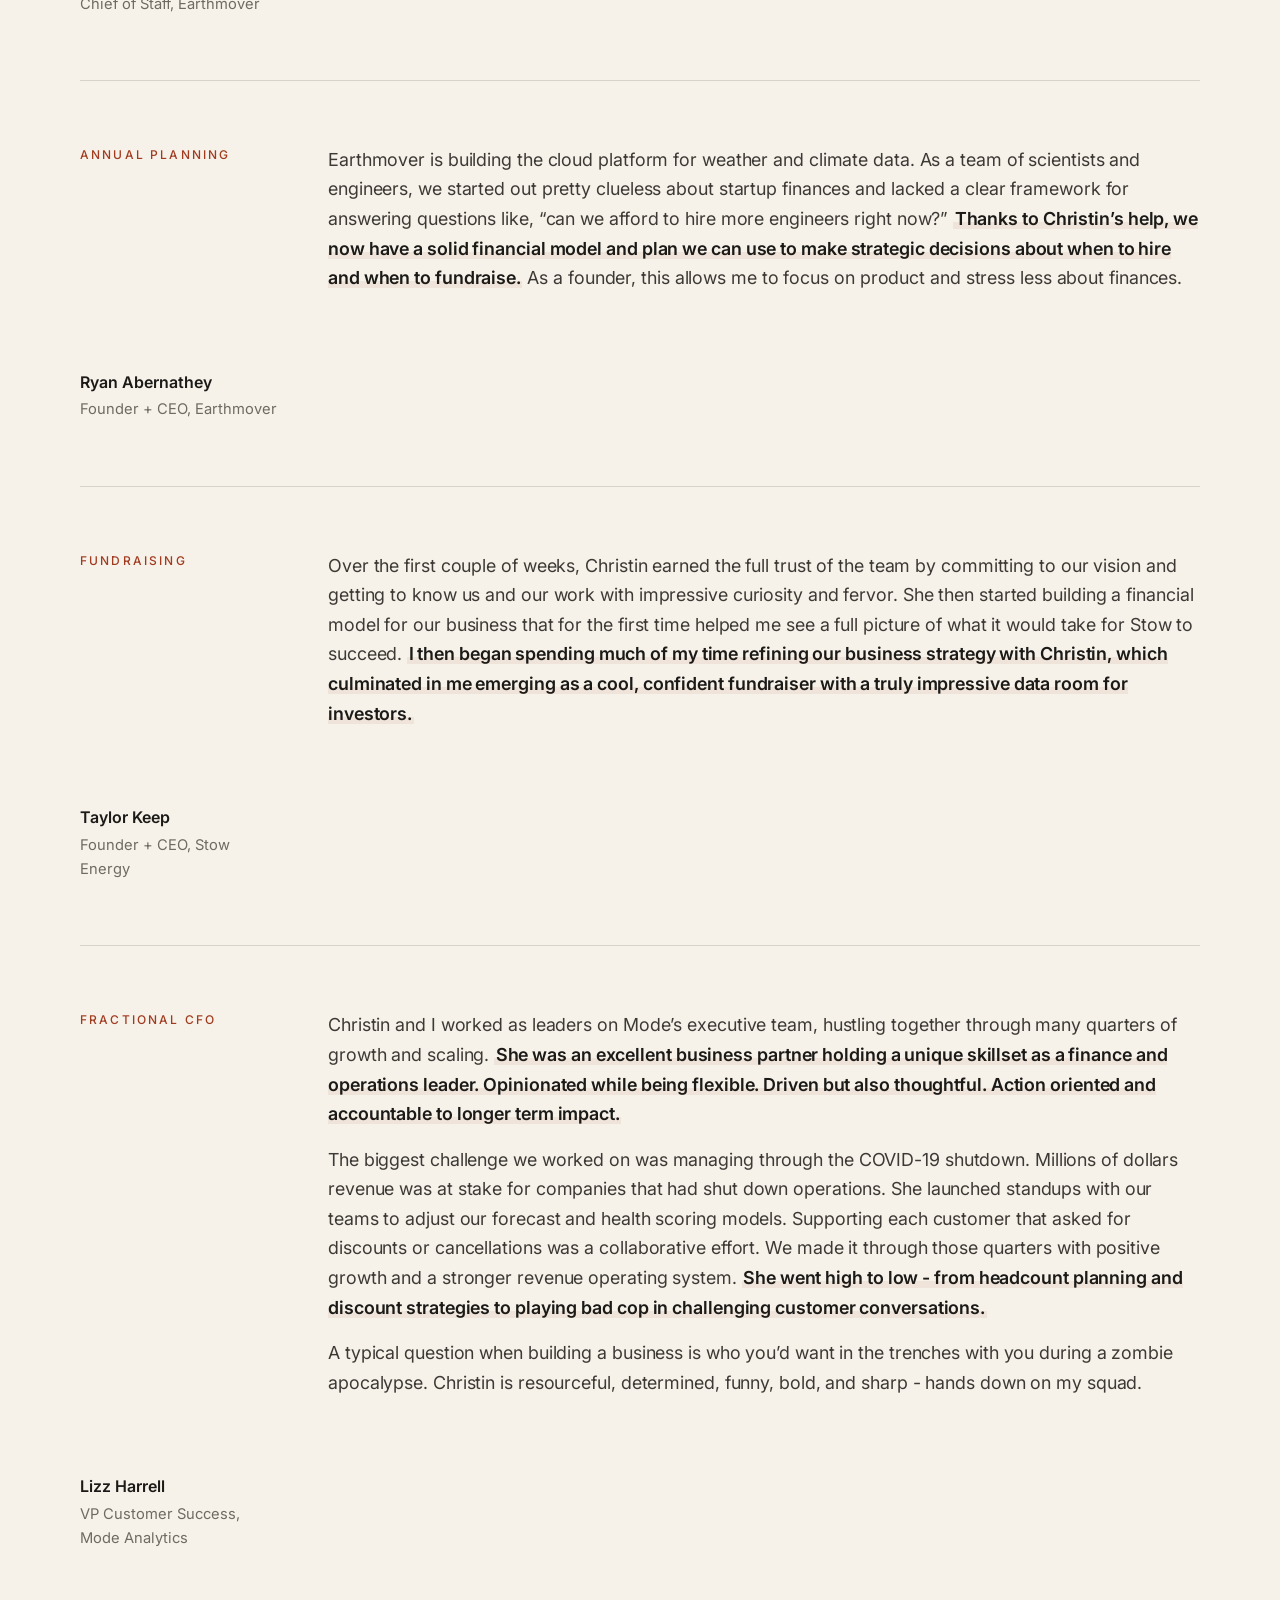
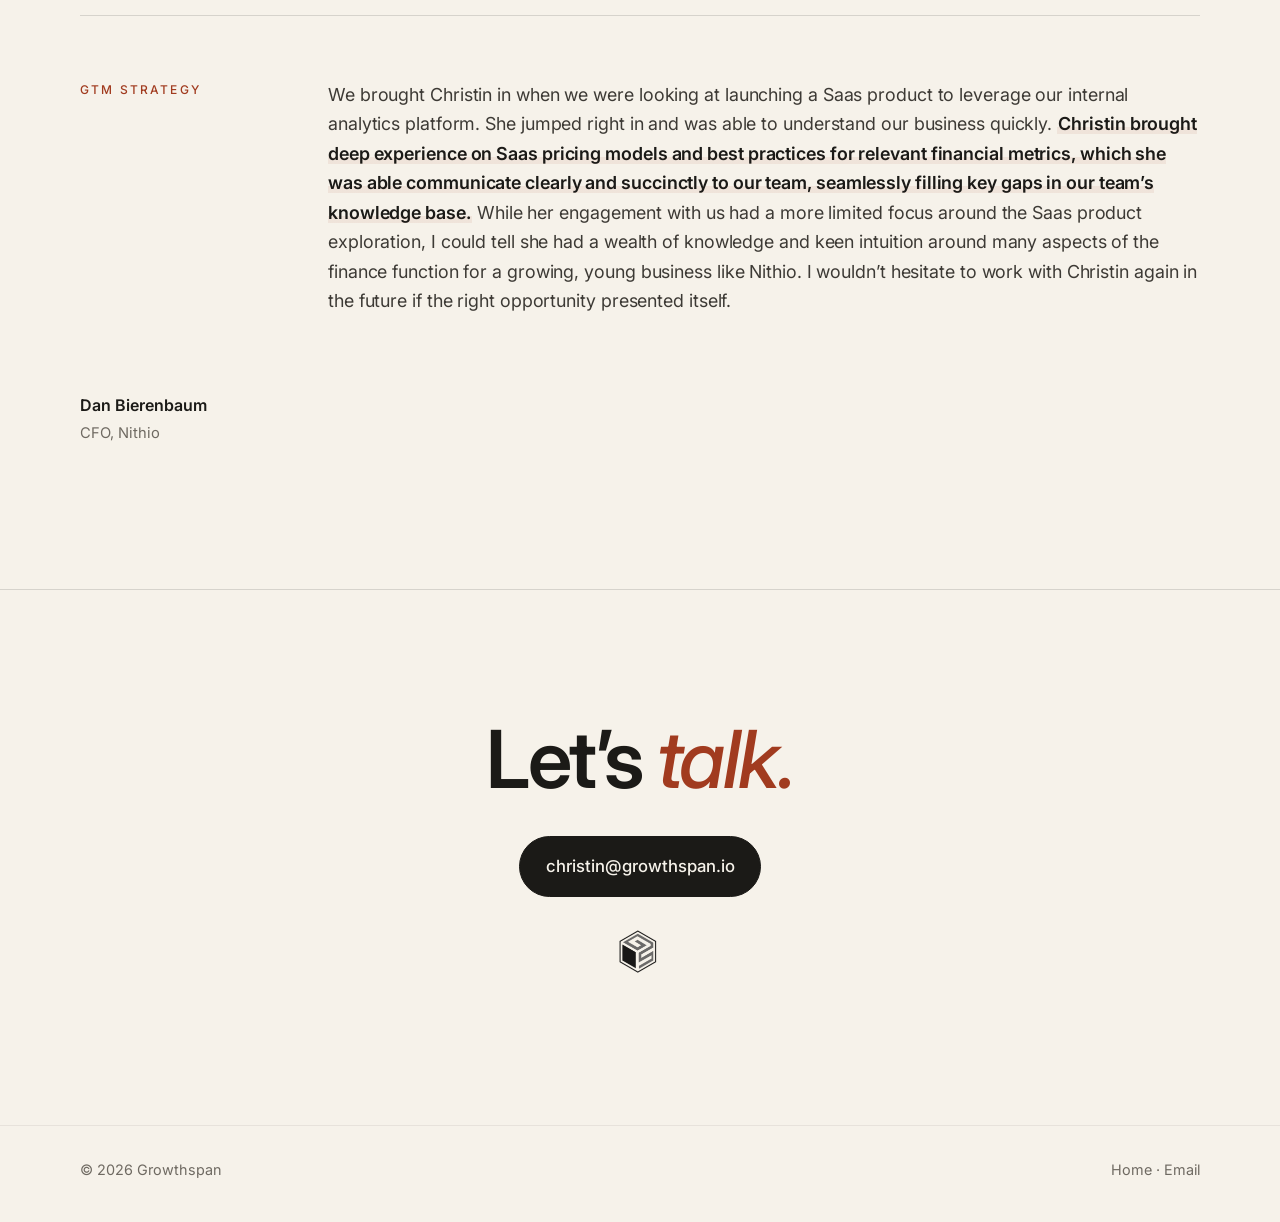
==== commit 064e30a5: "Site copy and layout: bio greeting, services intro, Turtle Hill descriptor - Larger greeting line si" ====
--- a/testimonials.html
+++ b/testimonials.html
@@ -25,7 +25,7 @@
           <img src="images/logo.png" alt="" class="wordmark__mark" width="1540" height="351" />
         </a>
         <nav aria-label="Primary" class="nav__links">
-          <a href="index.html#work">Work</a>
+          <a href="index.html#services">Services</a>
           <a href="testimonials.html" aria-current="page">Testimonials</a>
           <a href="mailto:christin@growthspan.io" class="nav__cta">Get in touch</a>
         </nav>
--- a/styles.css
+++ b/styles.css
@@ -212,22 +212,125 @@
   border-color: var(--ring);
 }
 
-/* ——— Hero ——— */
+/* ——— Hero + landing (hero + about above the fold on laptop) ——— */
+
+.landing {
+  padding: clamp(0.83rem, 2.67vw, 1.5rem) 0 0;
+}
+
+.landing__grid {
+  display: grid;
+  gap: clamp(1.17rem, 2.67vw, 1.67rem);
+  align-items: start;
+}
+
+.landing__grid > .landing__hero {
+  min-width: 0;
+}
+
+@media (min-width: 1024px) {
+  .landing__grid {
+    /* Equal columns: centered divider + wider bio column vs prior 0.82fr intro */
+    grid-template-columns: minmax(0, 1fr) minmax(0, 1fr);
+    column-gap: 0;
+    /* Columns top-align with each other… */
+    align-items: start;
+    /* …while the whole hero + about row is vertically centered in the viewport */
+    align-content: center;
+    min-height: calc(100dvh - 5.5rem);
+  }
+}
 
 .hero {
-  padding: clamp(4.5rem, 12vw, 9rem) 0 clamp(3.5rem, 9vw, 6rem);
+  padding: 0;
   text-align: center;
-}
-
-.hero .wrap {
   display: flex;
   flex-direction: column;
   align-items: center;
+}
+
+@media (min-width: 1024px) {
+  .landing__hero {
+    text-align: left;
+    align-items: flex-start;
+    /* Mirror intro padding so copy clears the centered column rule */
+    padding-right: clamp(1.25rem, 2.5vw, 2rem);
+  }
+
+  .landing__hero .hero__sub {
+    margin: 0.9rem 0 0;
+    max-width: none;
+  }
+}
+
+.landing__hero .hero__sub {
+  margin-bottom: 0;
+}
+
+.landing .intro {
+  padding: clamp(0.83rem, 2.67vw, 1.5rem) 0 0;
+  border-top: 1px solid var(--line);
+}
+
+@media (min-width: 1024px) {
+  .landing .intro {
+    padding: 0 0 0 clamp(1.25rem, 2.5vw, 2rem);
+    border-top: 0;
+    border-left: 1px solid var(--line);
+  }
+
+  .landing .intro__main {
+    grid-template-columns: minmax(100px, 150px) minmax(0, 1fr);
+    gap: 1.25rem;
+  }
+
+  .landing .intro__photo {
+    width: min(150px, 100%);
+  }
+
+  .landing .lede {
+    margin-bottom: 0.85rem;
+  }
+
+  .landing .intro__body .lede {
+    font-size: clamp(0.81rem, 0.92vw, 0.96rem);
+  }
+
+  .landing .intro__body .intro__lede-greeting {
+    font-size: clamp(1.06rem, 1.28vw, 1.26rem);
+  }
+}
+
+/* Email + availability row (used in bottom CTA) */
+.landing__cta-inner {
+  display: flex;
+  align-items: center;
+  justify-content: center;
+  gap: clamp(2rem, 4vw, 2.75rem);
+  flex-wrap: wrap;
+}
+
+.landing__cta-inner .hero__status {
+  margin-left: 0;
 }
 
 .hero .display {
   max-width: min(100%, 36ch);
   margin-inline: auto;
+}
+
+/* Hero headline: two lines, slightly smaller than global .display */
+.landing__hero .display {
+  max-width: none;
+  margin-inline: 0;
+  font-size: clamp(1.85rem, 5.2vw, 2.65rem);
+  line-height: 1.08;
+}
+
+@media (min-width: 1024px) {
+  .landing__hero .display {
+    font-size: clamp(1.95rem, 2.75vw, 2.95rem);
+  }
 }
 
 .hero__sub {
@@ -235,7 +338,7 @@
   line-height: 1.55;
   color: var(--ink-soft);
   max-width: min(100%, 62ch);
-  margin: 1.75rem auto 2.25rem;
+  margin: 1.1rem auto 1.33rem;
 }
 
 .hero__meta {
@@ -339,6 +442,7 @@
   align-items: start;
   justify-items: start;
 }
+
 @media (min-width: 640px) {
   .intro__main {
     grid-template-columns: minmax(200px, 280px) minmax(0, 1fr);
@@ -377,10 +481,65 @@
 }
 
 .intro__body {
-  max-width: min(100%, 72ch);
-}
-
-/* ——— Work ——— */
+  max-width: min(100%, 92ch);
+}
+
+/* Entire bio block: one step smaller than default .lede */
+.intro__body .lede {
+  font-size: clamp(0.93rem, 1.62vw, 1.12rem);
+}
+
+.intro__body .intro__lede-greeting {
+  font-size: clamp(1.18rem, 2.15vw, 1.42rem);
+}
+
+.intro__body .intro__lede-greeting,
+.intro__body .intro__lede-lead {
+  margin-bottom: 0.45rem;
+}
+
+.intro__body .intro__lede-lead,
+.intro__body .intro__lede-rest {
+  margin-top: 0;
+  font-weight: 400;
+  letter-spacing: -0.012em;
+}
+
+.intro__body .intro__lede-lead em,
+.intro__body .intro__lede-rest em {
+  font-weight: 400;
+}
+
+.intro__social {
+  margin: 1.35rem 0 0;
+}
+
+.intro__linkedin {
+  display: inline-flex;
+  align-items: center;
+  justify-content: center;
+  color: var(--ink-soft);
+  line-height: 0;
+  border-radius: 6px;
+  transition: color 0.15s ease, opacity 0.15s ease;
+}
+
+.intro__linkedin:hover {
+  color: var(--accent);
+}
+
+.intro__linkedin:focus-visible {
+  outline: 2px solid var(--ring);
+  outline-offset: 4px;
+}
+
+.intro__linkedin svg {
+  display: block;
+  width: 1.4rem;
+  height: 1.4rem;
+}
+
+/* ——— Services (.work) ——— */
 
 .work {
   padding: clamp(3rem, 7vw, 5.5rem) 0 clamp(4rem, 8vw, 6rem);
@@ -390,7 +549,19 @@
 }
 
 .work .label {
-  margin-bottom: 2.5rem;
+  margin-bottom: 1rem;
+}
+
+.work__intro {
+  margin: 0 auto 2.5rem;
+  max-width: min(100%, 54ch);
+  text-align: center;
+  font-family: var(--display);
+  font-weight: 500;
+  font-size: clamp(1.35rem, 2.6vw, 1.95rem);
+  line-height: 1.3;
+  letter-spacing: -0.02em;
+  color: var(--ink);
 }
 
 .work__list {
@@ -468,7 +639,7 @@
 .clients__list li {
   display: flex;
   justify-content: space-between;
-  align-items: baseline;
+  align-items: center;
   gap: 1.5rem;
   padding: 1rem 0;
   border-top: 1px solid var(--line-soft);
@@ -481,7 +652,54 @@
   padding-top: 0;
 }
 
-.clients__list span {
+.clients__primary {
+  display: inline-flex;
+  align-items: center;
+  gap: 0.65rem;
+  min-width: 0;
+}
+
+/* Fixed slot so every company name starts on the same vertical line */
+.clients__mark {
+  width: 22px;
+  height: 22px;
+  flex-shrink: 0;
+  display: inline-flex;
+  align-items: center;
+  justify-content: flex-start;
+}
+
+.clients__mark .clients__logo {
+  width: auto;
+  height: auto;
+  max-width: 100%;
+  max-height: 100%;
+  object-fit: contain;
+  object-position: left center;
+}
+
+.clients__logo {
+  width: 22px;
+  height: 22px;
+  flex-shrink: 0;
+  object-fit: contain;
+  /* No tile background — monochrome marks */
+  filter: grayscale(1) contrast(1.12);
+  opacity: 0.88;
+}
+
+.clients__logo--dark {
+  filter: grayscale(1) contrast(1.28) brightness(0.74);
+  opacity: 0.96;
+}
+
+/* Favicon white box → blends into page (until a transparent PNG is used) */
+.clients__logo--earthmover {
+  mix-blend-mode: multiply;
+  opacity: 1;
+}
+
+.clients__name {
   font-weight: 500;
   color: var(--ink);
 }
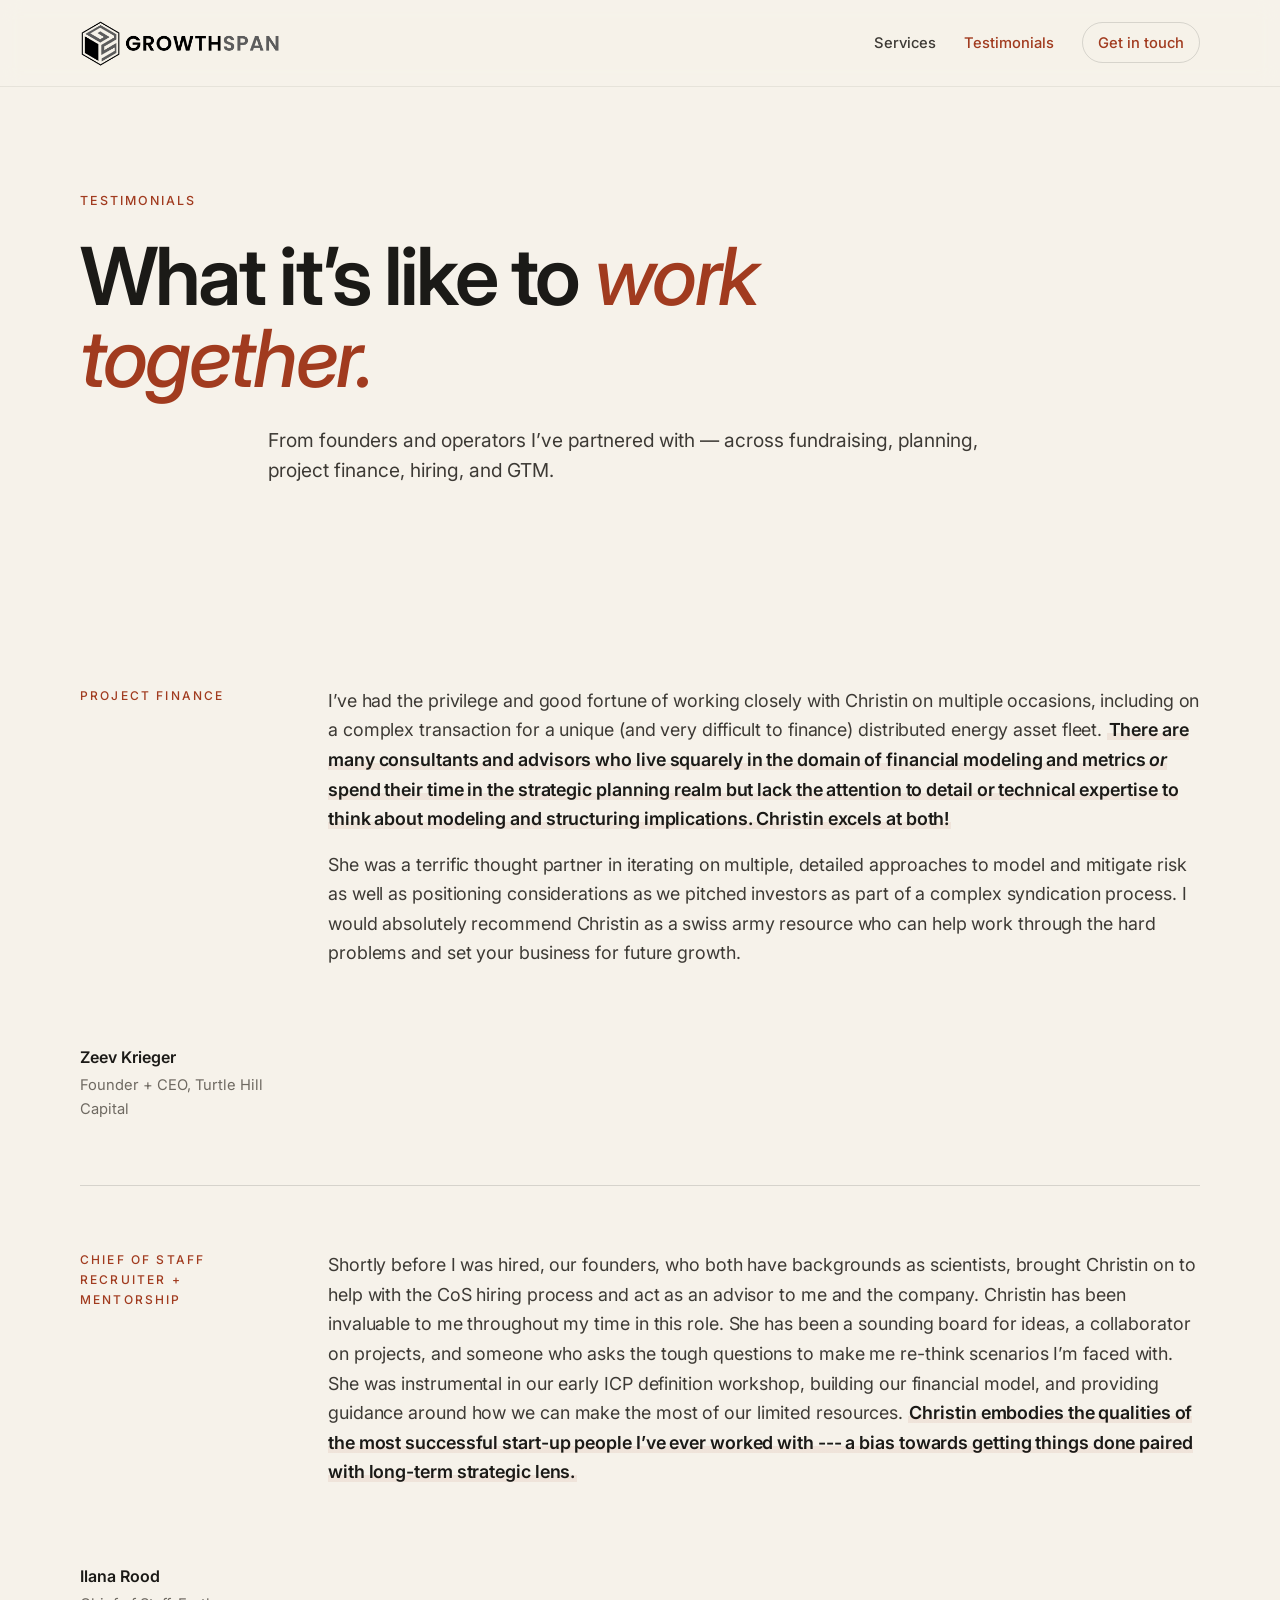
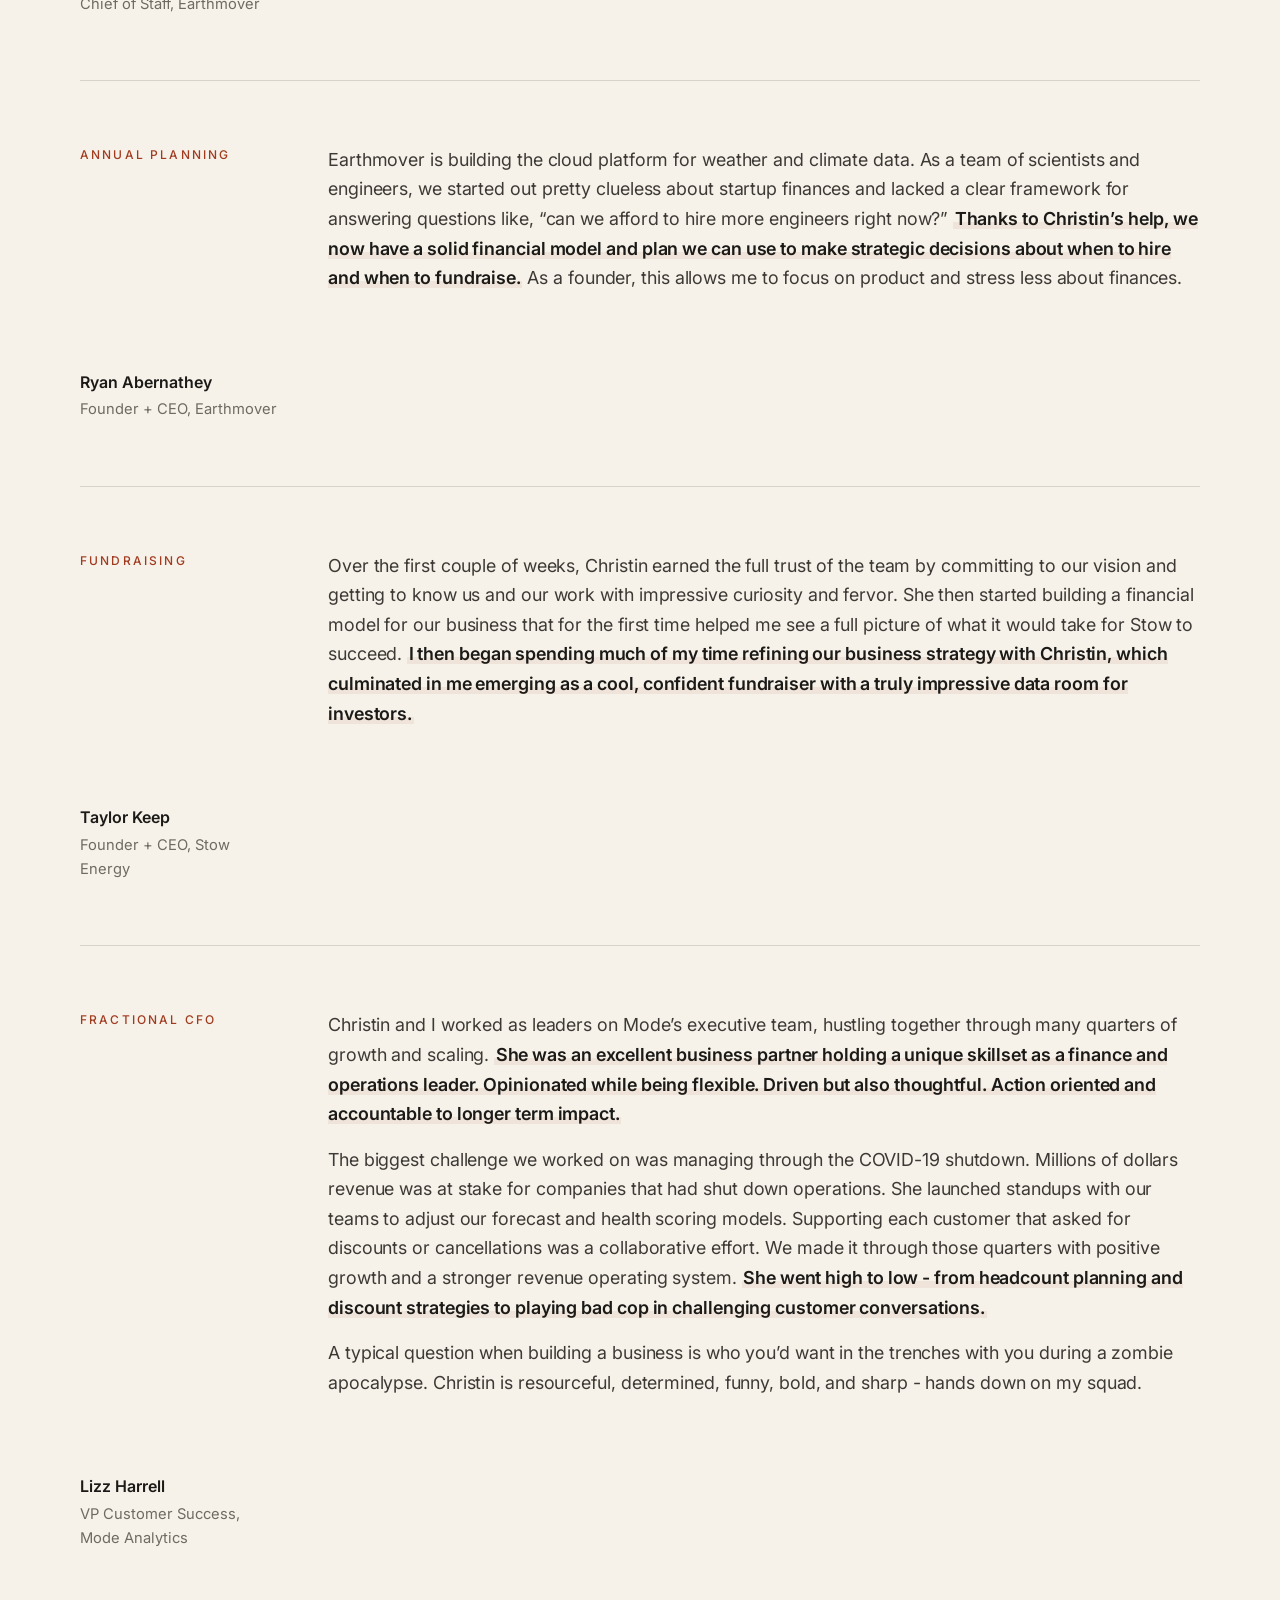
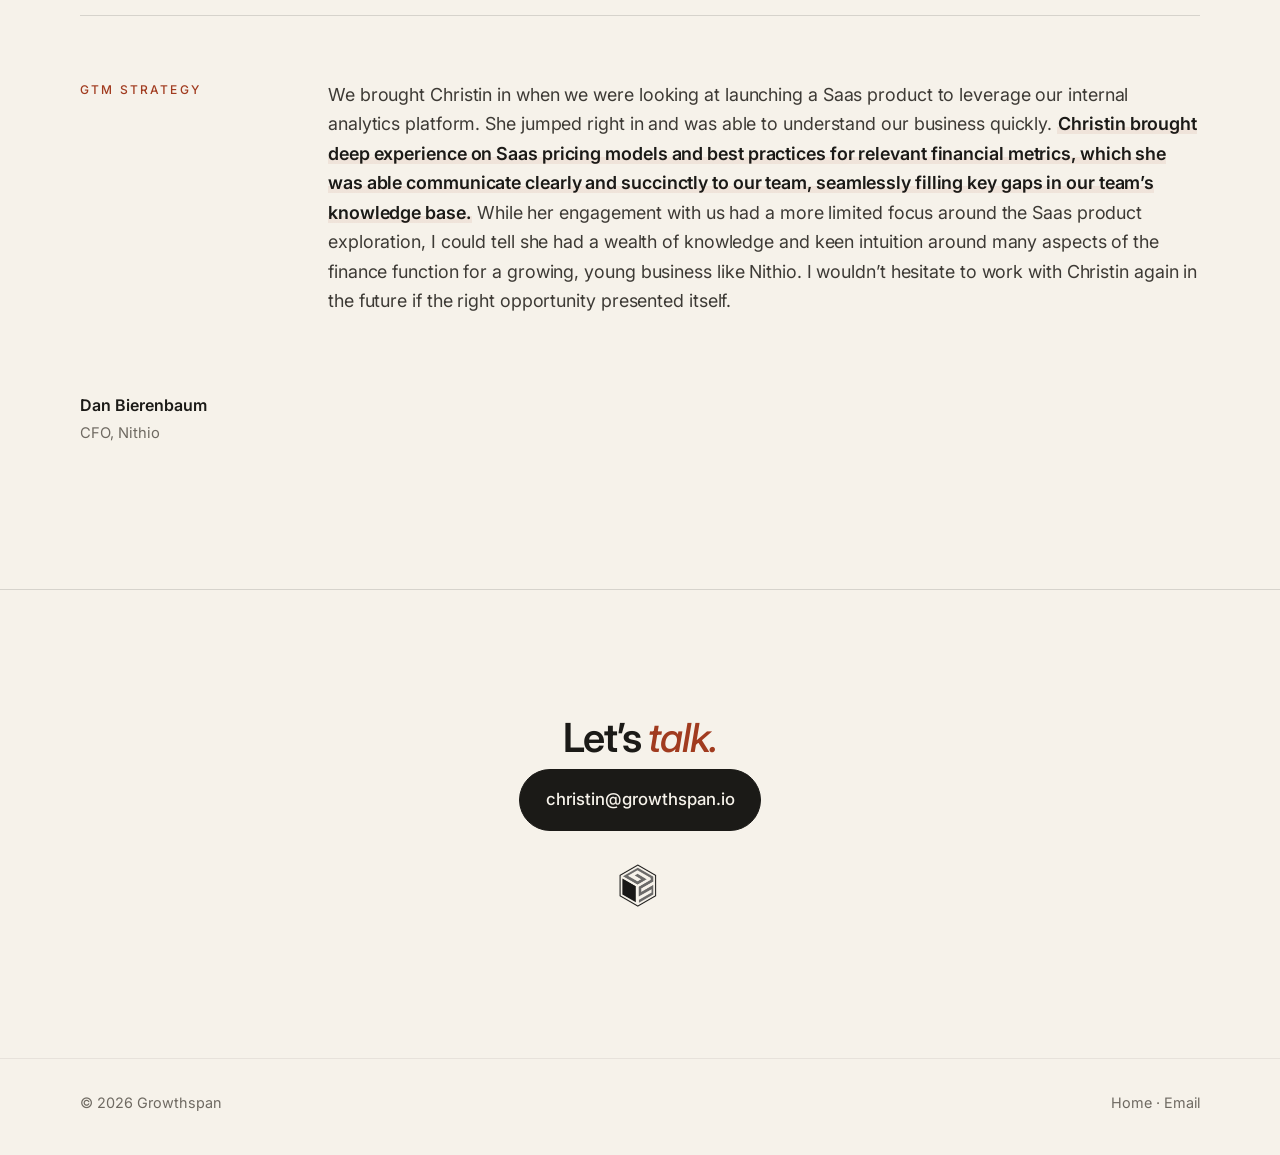
==== commit 87afd591: "Homepage and UX updates: services, clients, CTA, copy to clipboard - Service offerings copy, labels," ====
--- a/testimonials.html
+++ b/testimonials.html
@@ -27,7 +27,14 @@
         <nav aria-label="Primary" class="nav__links">
           <a href="index.html#services">Services</a>
           <a href="testimonials.html" aria-current="page">Testimonials</a>
-          <a href="mailto:christin@growthspan.io" class="nav__cta">Get in touch</a>
+          <button
+            type="button"
+            class="nav__cta"
+            data-copy-email
+            aria-label="Copy email address to clipboard"
+          >
+            Get in touch
+          </button>
         </nav>
       </div>
     </header>
@@ -81,7 +88,7 @@
           </article>
 
           <article class="t-card">
-            <p class="t-card__tag">Chief of Staff Recruiting + Mentorship</p>
+            <p class="t-card__tag">Chief of Staff Recruiter + Mentorship</p>
             <blockquote class="t-card__quote">
               <p>
                 Shortly before I was hired, our founders, who both have
@@ -256,8 +263,13 @@
       </div>
     </footer>
 
-    <script>
-      document.getElementById("year").textContent = new Date().getFullYear();
-    </script>
+    <div
+      id="email-toast"
+      class="toast"
+      role="status"
+      aria-live="polite"
+      aria-hidden="true"
+    ></div>
+    <script src="main.js" defer></script>
   </body>
 </html>
--- a/styles.css
+++ b/styles.css
@@ -212,6 +212,49 @@
   border-color: var(--ring);
 }
 
+button.nav__cta {
+  font: inherit;
+  font-size: 0.92rem;
+  font-weight: 500;
+  font-family: var(--sans);
+  cursor: pointer;
+  background: transparent;
+}
+
+button.nav__cta:focus-visible {
+  outline: 2px solid var(--ring);
+  outline-offset: 4px;
+}
+
+.toast {
+  position: fixed;
+  bottom: max(1.25rem, env(safe-area-inset-bottom, 0px));
+  left: 50%;
+  z-index: 10000;
+  max-width: min(92vw, 26rem);
+  padding: 0.65rem 1.1rem;
+  font-size: 0.9rem;
+  font-weight: 500;
+  line-height: 1.35;
+  text-align: center;
+  color: var(--ink);
+  background: var(--paper);
+  border: 1px solid var(--line);
+  border-radius: 999px;
+  box-shadow: 0 12px 36px rgba(27, 26, 23, 0.14);
+  transform: translateX(-50%) translateY(calc(100% + 2rem));
+  opacity: 0;
+  pointer-events: none;
+  transition:
+    transform 0.28s ease,
+    opacity 0.28s ease;
+}
+
+.toast.toast--visible {
+  transform: translateX(-50%) translateY(0);
+  opacity: 1;
+}
+
 /* ——— Hero + landing (hero + about above the fold on laptop) ——— */
 
 .landing {
@@ -362,14 +405,33 @@
   height: 8px;
   border-radius: 50%;
   background: var(--available);
-  box-shadow: 0 0 0 2px rgba(21, 128, 61, 0.2);
+  box-shadow: 0 0 0 2px rgba(21, 128, 61, 0.22);
   display: inline-block;
   flex-shrink: 0;
+  animation: hero-dot-pulse 2.25s ease-out infinite;
 }
 
 .hero__note {
   font-size: 0.92rem;
   color: var(--muted);
+}
+
+@keyframes hero-dot-pulse {
+  0% {
+    box-shadow:
+      0 0 0 2px rgba(21, 128, 61, 0.22),
+      0 0 0 0 rgba(21, 128, 61, 0.45);
+  }
+  70% {
+    box-shadow:
+      0 0 0 2px rgba(21, 128, 61, 0.22),
+      0 0 0 10px rgba(21, 128, 61, 0);
+  }
+  100% {
+    box-shadow:
+      0 0 0 2px rgba(21, 128, 61, 0.22),
+      0 0 0 0 rgba(21, 128, 61, 0);
+  }
 }
 
 /* ——— Buttons ——— */
@@ -426,6 +488,13 @@
   display: grid;
   grid-template-columns: 1fr;
   gap: 2rem;
+}
+
+.pull__aside {
+  display: flex;
+  flex-direction: column;
+  align-items: flex-start;
+  gap: 1.25rem;
 }
 
 @media (min-width: 780px) {
@@ -552,16 +621,31 @@
   margin-bottom: 1rem;
 }
 
-.work__intro {
-  margin: 0 auto 2.5rem;
-  max-width: min(100%, 54ch);
+.work__intro-wrap {
+  margin: 0 0 2.5rem;
+  width: 100%;
+  max-width: none;
   text-align: center;
+}
+
+.work__intro-wrap .work__intro {
+  margin: 0 0 0.65rem;
   font-family: var(--display);
   font-weight: 500;
-  font-size: clamp(1.35rem, 2.6vw, 1.95rem);
+  font-size: clamp(1.18rem, 2.25vw, 1.68rem);
   line-height: 1.3;
   letter-spacing: -0.02em;
   color: var(--ink);
+}
+
+.work__subhead {
+  margin: 0;
+  font-family: var(--display);
+  font-weight: 500;
+  font-size: clamp(0.94rem, 1.72vw, 1.18rem);
+  line-height: 1.35;
+  letter-spacing: -0.018em;
+  color: var(--ink-soft);
 }
 
 .work__list {
@@ -594,7 +678,7 @@
 .work__title {
   font-family: var(--display);
   font-weight: 600;
-  font-size: clamp(1.35rem, 2.3vw, 1.7rem);
+  font-size: clamp(1.12rem, 1.85vw, 1.38rem);
   line-height: 1.15;
   letter-spacing: -0.025em;
   margin: 0;
@@ -604,7 +688,7 @@
 .work__desc {
   margin: 0;
   color: var(--ink-soft);
-  font-size: 1rem;
+  font-size: 0.92rem;
   line-height: 1.6;
   max-width: 42ch;
 }
@@ -614,7 +698,7 @@
   font-family: var(--display);
   font-style: italic;
   font-weight: 500;
-  font-size: 0.98rem;
+  font-size: 0.9rem;
   color: var(--accent-ink);
   line-height: 1.5;
   max-width: 30ch;
@@ -625,6 +709,10 @@
 
 .clients {
   padding: clamp(3.5rem, 8vw, 6rem) 0;
+}
+
+.pull + .clients {
+  border-top: 1px solid var(--line);
 }
 
 .clients__list {
@@ -720,6 +808,40 @@
   background: var(--paper-soft);
 }
 
+/* Square image → circular mask; incircle uses full frame (no extra zoom).
+   Width tracks .intro__photo so the testimonial headshot never reads larger than
+   Christin’s hero photo (150px on desktop landing, same max as intro). */
+.pull__portrait {
+  margin: 0;
+  width: min(280px, 100%);
+  max-width: 100%;
+  aspect-ratio: 1;
+  border-radius: 50%;
+  overflow: hidden;
+  border: 1px solid var(--line);
+  box-shadow: 0 8px 22px rgba(27, 26, 23, 0.08);
+}
+
+@media (min-width: 640px) {
+  .pull__portrait {
+    width: min(100%, 280px);
+  }
+}
+
+@media (min-width: 1024px) {
+  .pull__portrait {
+    width: min(150px, 100%);
+  }
+}
+
+.pull__portrait img {
+  width: 100%;
+  height: 100%;
+  display: block;
+  object-fit: cover;
+  object-position: center;
+}
+
 .pull__quote {
   margin: 0;
   max-width: 60ch;
@@ -783,7 +905,18 @@
 }
 
 .cta__title {
-  margin-bottom: 2.25rem;
+  margin-bottom: 0.65rem;
+  font-size: clamp(1.2rem, 3.2vw, 2.5rem);
+}
+
+.cta__subhead {
+  margin: 0 0 1.85rem;
+  font-family: var(--display);
+  font-weight: 500;
+  font-size: clamp(0.94rem, 1.72vw, 1.18rem);
+  line-height: 1.4;
+  letter-spacing: -0.015em;
+  color: var(--ink-soft);
 }
 
 .cta__back {
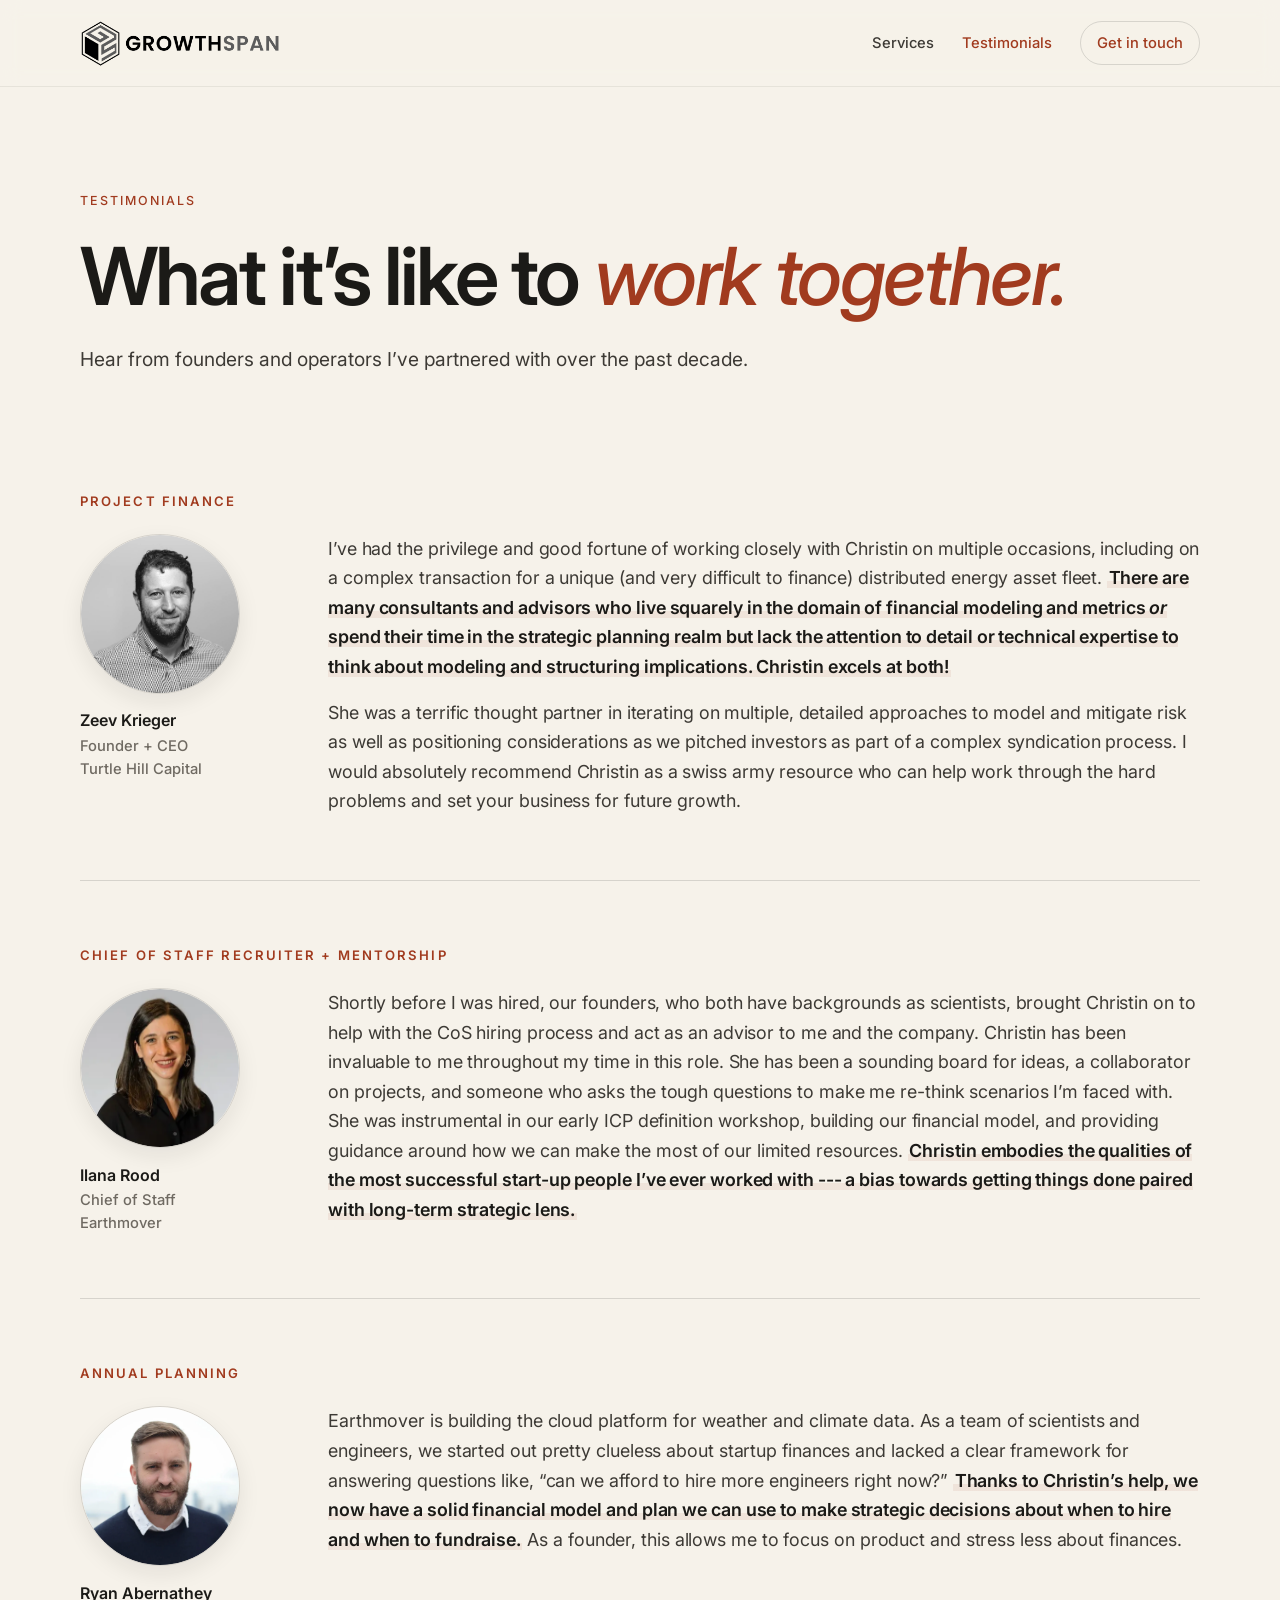
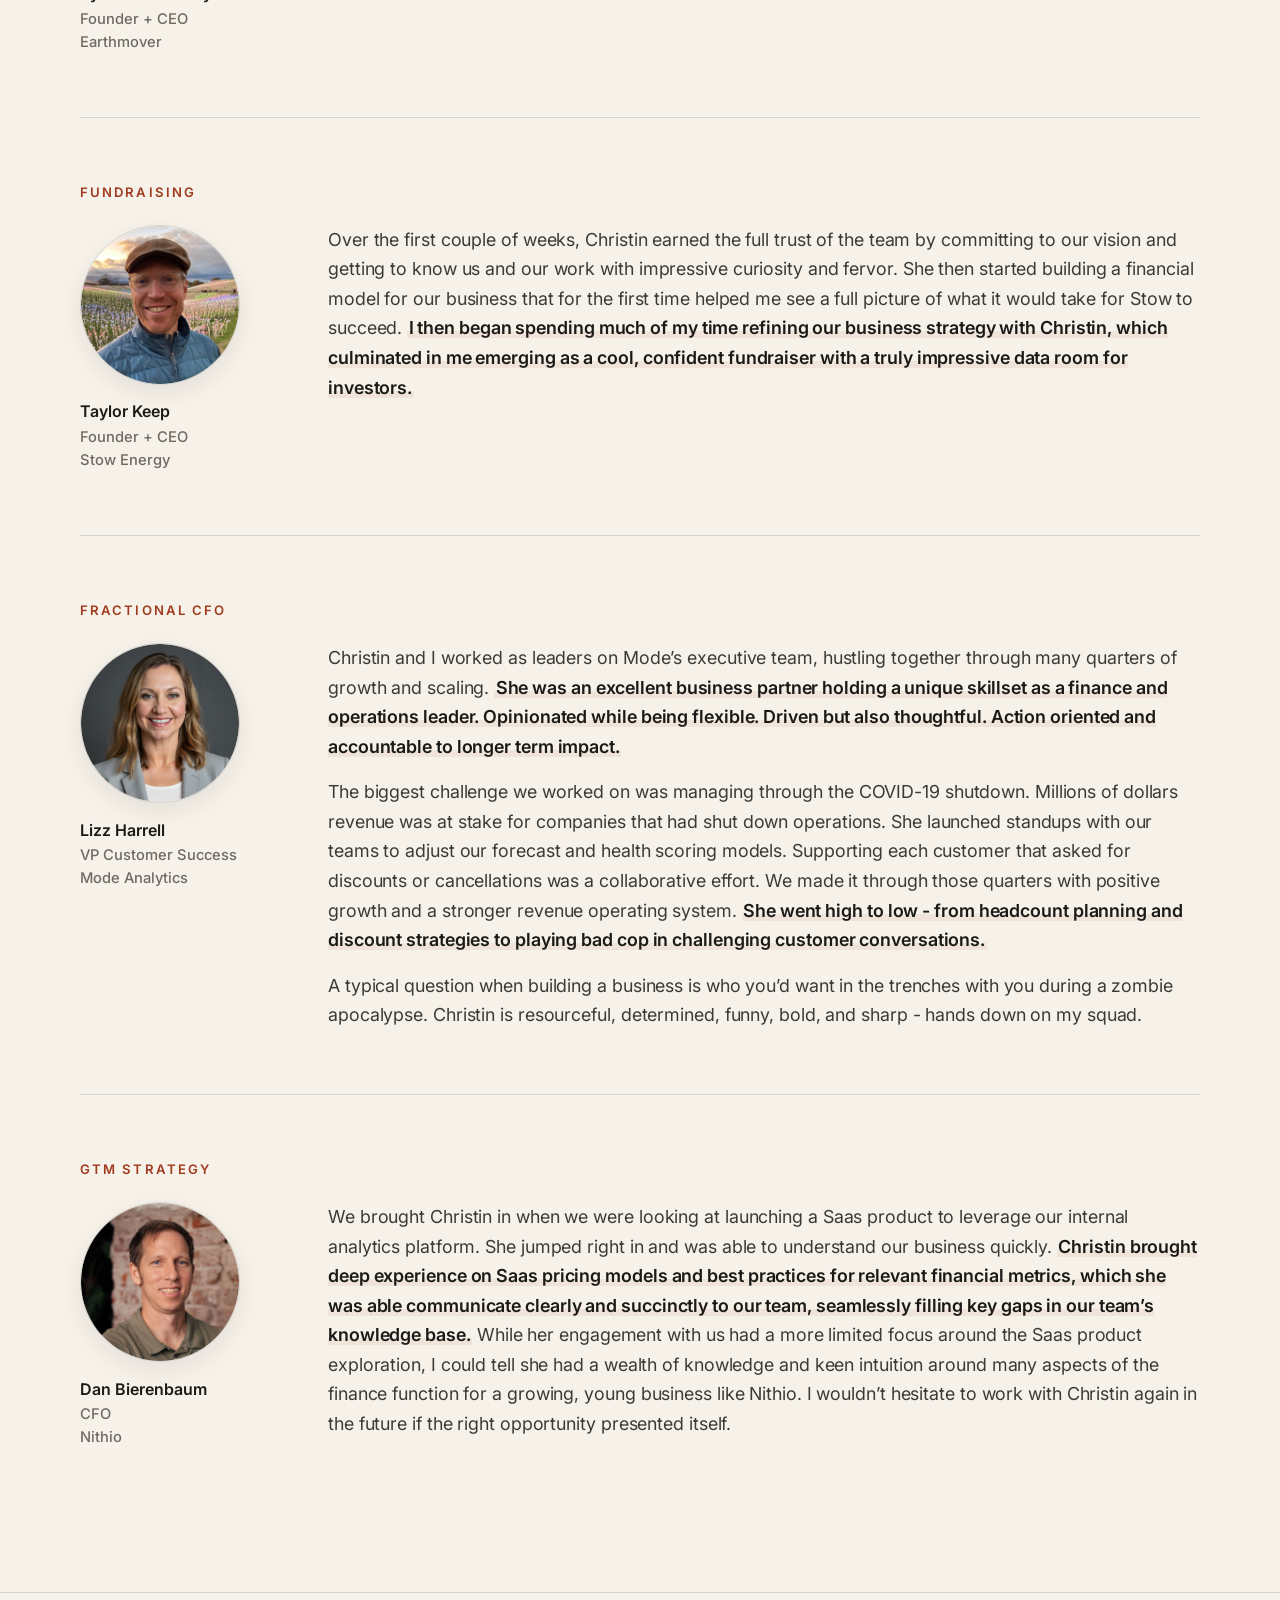
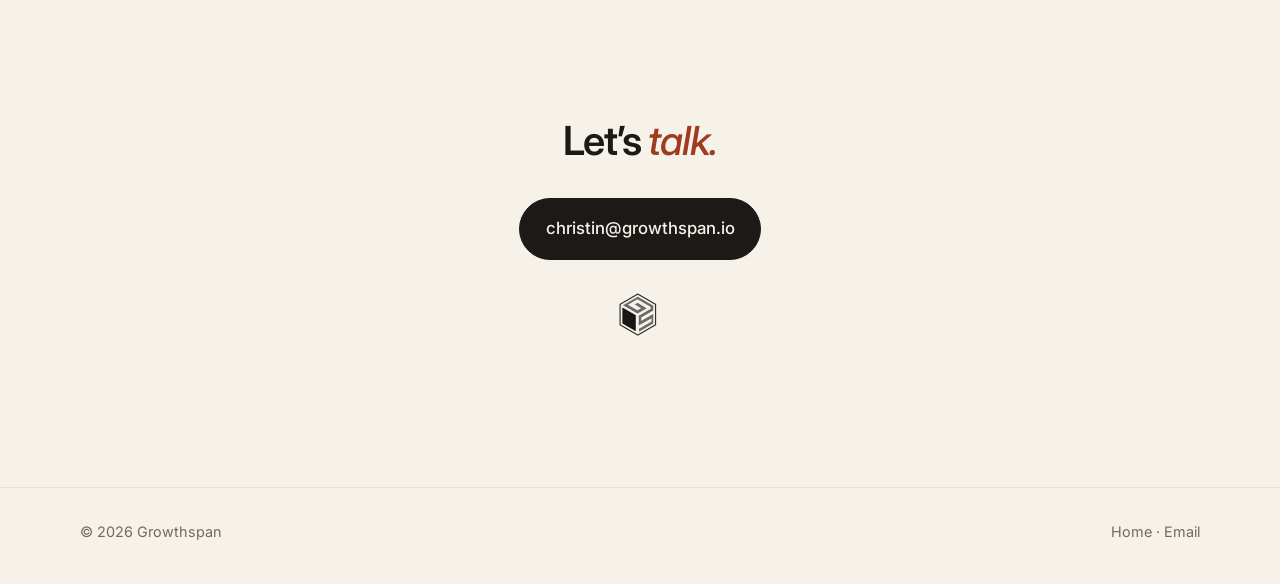
==== commit 14607acd: "Testimonial portraits, responsive polish, and home bio updates - Testimonials: headshots, role/compa" ====
--- a/testimonials.html
+++ b/testimonials.html
@@ -2,7 +2,10 @@
 <html lang="en">
   <head>
     <meta charset="utf-8" />
-    <meta name="viewport" content="width=device-width, initial-scale=1" />
+    <meta
+      name="viewport"
+      content="width=device-width, initial-scale=1, viewport-fit=cover"
+    />
     <meta
       name="description"
       content="Testimonials for Christin Price and Growthspan — fractional CFO, fundraising, project finance, and strategy."
@@ -21,7 +24,7 @@
 
     <header class="nav">
       <div class="wrap nav__inner">
-        <a class="wordmark" href="/" aria-label="Growthspan home">
+        <a class="wordmark" href="index.html" aria-label="Growthspan home">
           <img src="images/logo.png" alt="" class="wordmark__mark" width="1540" height="351" />
         </a>
         <nav aria-label="Primary" class="nav__links">
@@ -47,8 +50,7 @@
             What it’s like to <em>work together.</em>
           </h1>
           <p class="hero__sub">
-            From founders and operators I’ve partnered with — across
-            fundraising, planning, project finance, hiring, and GTM.
+            Hear from founders and operators I’ve partnered with over the past decade.
           </p>
         </div>
       </section>
@@ -57,7 +59,25 @@
         <div class="wrap">
 
           <article class="t-card">
-            <p class="t-card__tag">Project Finance</p>
+            <p class="t-card__header">Project Finance</p>
+            <div class="t-card__aside">
+              <div class="t-card__portrait">
+                <img
+                  src="images/Zeev.png"
+                  alt="Zeev Krieger"
+                  width="200"
+                  height="200"
+                  loading="lazy"
+                  decoding="async"
+                />
+              </div>
+              <div class="t-card__by">
+                <span class="t-card__name">Zeev Krieger</span>
+                <span class="t-card__role">Founder + CEO</span>
+                <span class="t-card__company">Turtle Hill Capital</span>
+              </div>
+            </div>
+            <div class="t-card__main">
             <blockquote class="t-card__quote">
               <p>
                 I’ve had the privilege and good fortune of working closely
@@ -81,14 +101,29 @@
                 business for future growth.
               </p>
             </blockquote>
-            <figcaption class="t-card__by">
-              <span>Zeev Krieger</span>
-              <em>Founder + CEO, Turtle Hill Capital</em>
-            </figcaption>
-          </article>
-
-          <article class="t-card">
-            <p class="t-card__tag">Chief of Staff Recruiter + Mentorship</p>
+            </div>
+          </article>
+
+          <article class="t-card">
+            <p class="t-card__header">Chief of Staff Recruiter + Mentorship</p>
+            <div class="t-card__aside">
+              <div class="t-card__portrait">
+                <img
+                  src="images/ilana-2.png"
+                  alt="Ilana Rood"
+                  width="200"
+                  height="200"
+                  loading="lazy"
+                  decoding="async"
+                />
+              </div>
+              <div class="t-card__by">
+                <span class="t-card__name">Ilana Rood</span>
+                <span class="t-card__role">Chief of Staff</span>
+                <span class="t-card__company">Earthmover</span>
+              </div>
+            </div>
+            <div class="t-card__main">
             <blockquote class="t-card__quote">
               <p>
                 Shortly before I was hired, our founders, who both have
@@ -108,14 +143,29 @@
                 strategic lens.</strong>
               </p>
             </blockquote>
-            <figcaption class="t-card__by">
-              <span>Ilana Rood</span>
-              <em>Chief of Staff, Earthmover</em>
-            </figcaption>
-          </article>
-
-          <article class="t-card">
-            <p class="t-card__tag">Annual Planning</p>
+            </div>
+          </article>
+
+          <article class="t-card">
+            <p class="t-card__header">Annual Planning</p>
+            <div class="t-card__aside">
+              <div class="t-card__portrait">
+                <img
+                  src="images/Ryan.png"
+                  alt="Ryan Abernathey"
+                  width="200"
+                  height="200"
+                  loading="lazy"
+                  decoding="async"
+                />
+              </div>
+              <div class="t-card__by">
+                <span class="t-card__name">Ryan Abernathey</span>
+                <span class="t-card__role">Founder + CEO</span>
+                <span class="t-card__company">Earthmover</span>
+              </div>
+            </div>
+            <div class="t-card__main">
             <blockquote class="t-card__quote">
               <p>
                 Earthmover is building the cloud platform for weather and
@@ -130,14 +180,29 @@
                 stress less about finances.
               </p>
             </blockquote>
-            <figcaption class="t-card__by">
-              <span>Ryan Abernathey</span>
-              <em>Founder + CEO, Earthmover</em>
-            </figcaption>
-          </article>
-
-          <article class="t-card">
-            <p class="t-card__tag">Fundraising</p>
+            </div>
+          </article>
+
+          <article class="t-card">
+            <p class="t-card__header">Fundraising</p>
+            <div class="t-card__aside">
+              <div class="t-card__portrait">
+                <img
+                  src="images/Taylor.png"
+                  alt="Taylor Keep"
+                  width="200"
+                  height="200"
+                  loading="lazy"
+                  decoding="async"
+                />
+              </div>
+              <div class="t-card__by">
+                <span class="t-card__name">Taylor Keep</span>
+                <span class="t-card__role">Founder + CEO</span>
+                <span class="t-card__company">Stow Energy</span>
+              </div>
+            </div>
+            <div class="t-card__main">
             <blockquote class="t-card__quote">
               <p>
                 Over the first couple of weeks, Christin earned the full
@@ -152,14 +217,29 @@
                 impressive data room for investors.</strong>
               </p>
             </blockquote>
-            <figcaption class="t-card__by">
-              <span>Taylor Keep</span>
-              <em>Founder + CEO, Stow Energy</em>
-            </figcaption>
-          </article>
-
-          <article class="t-card">
-            <p class="t-card__tag">Fractional CFO</p>
+            </div>
+          </article>
+
+          <article class="t-card">
+            <p class="t-card__header">Fractional CFO</p>
+            <div class="t-card__aside">
+              <div class="t-card__portrait">
+                <img
+                  src="images/Lizz.png"
+                  alt="Lizz Harrell"
+                  width="200"
+                  height="200"
+                  loading="lazy"
+                  decoding="async"
+                />
+              </div>
+              <div class="t-card__by">
+                <span class="t-card__name">Lizz Harrell</span>
+                <span class="t-card__role">VP Customer Success</span>
+                <span class="t-card__company">Mode Analytics</span>
+              </div>
+            </div>
+            <div class="t-card__main">
             <blockquote class="t-card__quote">
               <p>
                 Christin and I worked as leaders on Mode’s executive team,
@@ -191,14 +271,29 @@
                 sharp - hands down on my squad.
               </p>
             </blockquote>
-            <figcaption class="t-card__by">
-              <span>Lizz Harrell</span>
-              <em>VP Customer Success, Mode Analytics</em>
-            </figcaption>
-          </article>
-
-          <article class="t-card">
-            <p class="t-card__tag">GTM Strategy</p>
+            </div>
+          </article>
+
+          <article class="t-card">
+            <p class="t-card__header">GTM Strategy</p>
+            <div class="t-card__aside">
+              <div class="t-card__portrait">
+                <img
+                  src="images/Dan.png"
+                  alt="Dan Bierenbaum"
+                  width="200"
+                  height="200"
+                  loading="lazy"
+                  decoding="async"
+                />
+              </div>
+              <div class="t-card__by">
+                <span class="t-card__name">Dan Bierenbaum</span>
+                <span class="t-card__role">CFO</span>
+                <span class="t-card__company">Nithio</span>
+              </div>
+            </div>
+            <div class="t-card__main">
             <blockquote class="t-card__quote">
               <p>
                 We brought Christin in when we were looking at launching a
@@ -219,10 +314,7 @@
                 presented itself.
               </p>
             </blockquote>
-            <figcaption class="t-card__by">
-              <span>Dan Bierenbaum</span>
-              <em>CFO, Nithio</em>
-            </figcaption>
+            </div>
           </article>
 
         </div>
@@ -237,7 +329,7 @@
             christin@growthspan.io
           </a>
           <p class="cta__back">
-            <a href="/" class="cta__home-logo" aria-label="Back to home">
+            <a href="index.html" class="cta__home-logo" aria-label="Back to home">
               <img
                 src="images/logo-mark.png"
                 alt=""
--- a/styles.css
+++ b/styles.css
@@ -26,6 +26,7 @@
 html {
   scroll-behavior: smooth;
   -webkit-text-size-adjust: 100%;
+  overflow-x: hidden;
 }
 
 body {
@@ -37,6 +38,12 @@
   line-height: 1.65;
   text-rendering: optimizeLegibility;
   -webkit-font-smoothing: antialiased;
+  padding-left: env(safe-area-inset-left, 0);
+  padding-right: env(safe-area-inset-right, 0);
+}
+
+#main {
+  min-width: 0;
 }
 
 a {
@@ -69,7 +76,10 @@
 
 .wrap {
   width: min(100% - var(--gutter) * 2, var(--max));
+  max-width: 100%;
   margin-inline: auto;
+  min-width: 0;
+  box-sizing: border-box;
 }
 
 /* ——— Type system ——— */
@@ -142,7 +152,8 @@
 /* ——— Nav ——— */
 
 .nav {
-  padding-block: 1.25rem;
+  padding-bottom: 1.25rem;
+  padding-top: max(1.25rem, env(safe-area-inset-top, 0px));
   border-bottom: 1px solid var(--line-soft);
   position: sticky;
   top: 0;
@@ -156,6 +167,9 @@
   align-items: center;
   justify-content: space-between;
   gap: 1.5rem;
+  flex-wrap: wrap;
+  row-gap: 0.85rem;
+  min-width: 0;
 }
 
 .wordmark {
@@ -184,6 +198,8 @@
   gap: 1.75rem;
   flex-wrap: wrap;
   justify-content: flex-end;
+  min-width: 0;
+  flex: 1 1 auto;
 }
 
 .nav__links a {
@@ -219,6 +235,9 @@
   font-family: var(--sans);
   cursor: pointer;
   background: transparent;
+  min-height: 2.75rem;
+  min-width: 2.75rem;
+  padding-inline: 1rem;
 }
 
 button.nav__cta:focus-visible {
@@ -325,6 +344,7 @@
   .landing .intro__main {
     grid-template-columns: minmax(100px, 150px) minmax(0, 1fr);
     gap: 1.25rem;
+    align-items: start;
   }
 
   .landing .intro__photo {
@@ -351,6 +371,14 @@
   justify-content: center;
   gap: clamp(2rem, 4vw, 2.75rem);
   flex-wrap: wrap;
+  width: 100%;
+  max-width: 100%;
+}
+
+.landing__cta-inner .btn {
+  max-width: 100%;
+  justify-content: center;
+  text-align: center;
 }
 
 .landing__cta-inner .hero__status {
@@ -467,6 +495,10 @@
 .btn--lg {
   font-size: 1.05rem;
   padding: 1rem 1.6rem;
+  min-height: 2.75rem;
+  box-sizing: border-box;
+  max-width: 100%;
+  overflow-wrap: anywhere;
 }
 
 /* ——— Rule ——— */
@@ -510,6 +542,7 @@
   gap: 2rem;
   align-items: start;
   justify-items: start;
+  min-width: 0;
 }
 
 @media (min-width: 640px) {
@@ -520,7 +553,34 @@
   }
 }
 
-/* Circle mask; image is slightly zoomed for a tighter crop */
+/* Landing bio: stack photo above copy on phones/tablets — avoids an oversized
+   headshot beside text between 640px and the desktop split. */
+@media (max-width: 1023px) {
+  .landing__grid {
+    min-height: 0;
+    align-content: start;
+  }
+
+  .landing .intro__main {
+    grid-template-columns: 1fr;
+    justify-items: center;
+    gap: clamp(1.25rem, 3.5vw, 1.85rem);
+  }
+
+  .landing .intro__photo {
+    width: min(220px, 72vw);
+    max-width: 100%;
+    justify-self: center;
+  }
+
+  .landing .intro__body {
+    width: 100%;
+    max-width: 38rem;
+    margin-inline: auto;
+  }
+}
+
+/* Circle mask; image is slightly zoomed for a tighter crop (links to LinkedIn) */
 .intro__photo {
   margin: 0;
   width: min(280px, 100%);
@@ -531,6 +591,21 @@
   overflow: hidden;
   border: 1px solid var(--line);
   box-shadow: 0 10px 28px rgba(27, 26, 23, 0.1);
+  display: block;
+  text-decoration: none;
+  color: inherit;
+  cursor: pointer;
+  -webkit-tap-highlight-color: transparent;
+  transition: box-shadow 0.2s ease, transform 0.2s ease;
+}
+
+.intro__photo:hover {
+  box-shadow: 0 12px 34px rgba(27, 26, 23, 0.14);
+}
+
+.intro__photo:focus-visible {
+  outline: 2px solid var(--ring);
+  outline-offset: 4px;
 }
 @media (min-width: 640px) {
   .intro__photo {
@@ -551,6 +626,7 @@
 
 .intro__body {
   max-width: min(100%, 92ch);
+  min-width: 0;
 }
 
 /* Entire bio block: one step smaller than default .lede */
@@ -579,33 +655,10 @@
   font-weight: 400;
 }
 
-.intro__social {
-  margin: 1.35rem 0 0;
-}
-
-.intro__linkedin {
-  display: inline-flex;
-  align-items: center;
-  justify-content: center;
-  color: var(--ink-soft);
-  line-height: 0;
-  border-radius: 6px;
-  transition: color 0.15s ease, opacity 0.15s ease;
-}
-
-.intro__linkedin:hover {
-  color: var(--accent);
-}
-
-.intro__linkedin:focus-visible {
-  outline: 2px solid var(--ring);
-  outline-offset: 4px;
-}
-
-.intro__linkedin svg {
-  display: block;
-  width: 1.4rem;
-  height: 1.4rem;
+.intro__body .intro__lede-lead strong em {
+  font-style: italic;
+  font-weight: 600;
+  color: var(--accent-ink);
 }
 
 /* ——— Services (.work) ——— */
@@ -669,9 +722,13 @@
 
 @media (min-width: 780px) {
   .work__item {
-    grid-template-columns: 1.1fr 1.5fr 1fr;
+    grid-template-columns: minmax(0, 1.1fr) minmax(0, 1.5fr) minmax(0, 1fr);
     gap: 2.5rem;
     align-items: baseline;
+  }
+
+  .work__item > * {
+    min-width: 0;
   }
 }
 
@@ -733,6 +790,7 @@
   border-top: 1px solid var(--line-soft);
   font-size: 1.02rem;
   flex-wrap: wrap;
+  min-width: 0;
 }
 
 .clients__list li:first-child {
@@ -793,11 +851,27 @@
 }
 
 .clients__list em {
+  flex: 1 1 12rem;
+  min-width: 0;
+  text-align: right;
   font-family: var(--display);
   font-style: italic;
   font-weight: 400;
   font-size: 0.98rem;
   color: var(--muted);
+}
+
+@media (max-width: 520px) {
+  .clients__list li {
+    flex-direction: column;
+    align-items: flex-start;
+    gap: 0.5rem;
+  }
+
+  .clients__list em {
+    text-align: left;
+    flex-basis: auto;
+  }
 }
 
 /* ——— Pull quote ——— */
@@ -904,9 +978,17 @@
   margin-inline: auto;
 }
 
+main:not(.t-page) .cta__inner {
+  max-width: min(100%, 52rem);
+}
+
 .cta__title {
   margin-bottom: 0.65rem;
   font-size: clamp(1.2rem, 3.2vw, 2.5rem);
+}
+
+.t-page .cta .cta__title {
+  margin-bottom: 2.25rem;
 }
 
 .cta__subhead {
@@ -954,7 +1036,7 @@
 /* ——— Footer ——— */
 
 .foot {
-  padding: 2rem 0 2.5rem;
+  padding: 2rem 0 max(2.5rem, env(safe-area-inset-bottom, 0px));
   border-top: 1px solid var(--line-soft);
 }
 
@@ -989,20 +1071,23 @@
 }
 
 .t-hero {
-  padding: clamp(3.5rem, 9vw, 6.5rem) 0 clamp(2.5rem, 5vw, 4rem);
+  padding: clamp(3.5rem, 9vw, 6.5rem) 0 clamp(0.65rem, 1.75vw, 1.25rem);
 }
 
 .t-hero .display {
-  max-width: 18ch;
+  max-width: min(100%, 38ch);
 }
 
 .t-hero .hero__sub {
   margin-top: 1.75rem;
   margin-bottom: 0;
+  margin-left: 0;
+  margin-right: auto;
+  text-align: left;
 }
 
 .t-list {
-  padding: clamp(2.5rem, 6vw, 4.5rem) 0 clamp(3rem, 7vw, 5rem);
+  padding: clamp(1rem, 2.5vw, 2rem) 0 clamp(3rem, 7vw, 5rem);
 }
 
 .t-card {
@@ -1010,7 +1095,8 @@
   border-top: 1px solid var(--line);
   display: grid;
   grid-template-columns: 1fr;
-  gap: 1.5rem;
+  gap: 1.35rem;
+  align-items: start;
 }
 
 .t-card:first-child {
@@ -1019,19 +1105,66 @@
 
 @media (min-width: 820px) {
   .t-card {
-    grid-template-columns: 200px 1fr;
-    gap: 3rem;
-  }
-}
-
-.t-card__tag {
+    grid-template-columns: minmax(140px, 200px) minmax(0, 1fr);
+    grid-template-rows: auto auto;
+    column-gap: 3rem;
+    row-gap: 1.35rem;
+  }
+
+  .t-card__header {
+    grid-column: 1 / -1;
+    grid-row: 1;
+  }
+
+  .t-card__aside {
+    grid-column: 1;
+    grid-row: 2;
+    align-self: start;
+  }
+
+  .t-card__main {
+    grid-column: 2;
+    grid-row: 2;
+  }
+}
+
+.t-card__header {
+  margin: 0;
   font-family: var(--sans);
-  font-size: 0.75rem;
-  letter-spacing: 0.18em;
+  font-size: 0.82rem;
+  font-weight: 600;
+  letter-spacing: 0.16em;
   text-transform: uppercase;
   color: var(--accent);
-  margin: 0;
-  font-weight: 500;
+}
+
+.t-card__aside {
+  display: flex;
+  flex-direction: column;
+  gap: 0.85rem;
+  align-items: flex-start;
+}
+
+.t-card__portrait {
+  width: min(160px, 52vw);
+  aspect-ratio: 1;
+  border-radius: 50%;
+  overflow: hidden;
+  border: 1px solid var(--line);
+  box-shadow: 0 8px 22px rgba(27, 26, 23, 0.08);
+  flex-shrink: 0;
+}
+
+.t-card__portrait img {
+  width: 100%;
+  height: 100%;
+  display: block;
+  object-fit: cover;
+  object-position: center;
+}
+
+.t-card__main {
+  min-width: 0;
 }
 
 .t-card__quote {
@@ -1064,23 +1197,47 @@
 }
 
 .t-card__by {
-  margin-top: 1.75rem;
+  margin: 0;
   font-family: var(--sans);
   display: flex;
   flex-direction: column;
-  gap: 0.15rem;
-}
-
-.t-card__by span {
+  gap: 0.2rem;
+  max-width: 14rem;
+}
+
+.t-card__name {
   font-weight: 600;
   color: var(--ink);
   font-size: 1rem;
 }
 
-.t-card__by em {
-  font-style: normal;
+.t-card__role,
+.t-card__company {
+  font-weight: 500;
   color: var(--muted);
   font-size: 0.92rem;
+  line-height: 1.35;
+}
+
+@media (max-width: 819px) {
+  .t-card__aside {
+    align-items: center;
+    width: 100%;
+  }
+
+  .t-card__by {
+    align-items: center;
+    text-align: center;
+    max-width: 100%;
+  }
+
+  .t-card__main {
+    width: 100%;
+  }
+
+  .t-card__quote {
+    text-align: left;
+  }
 }
 
 /* ——— Motion & responsive polish ——— */
@@ -1096,14 +1253,22 @@
 @media (max-width: 560px) {
   .nav__links {
     gap: 1rem;
-  }
+    justify-content: flex-end;
+  }
+
   .nav__links a:not(.nav__cta) {
     font-size: 0.88rem;
   }
+
+  .wordmark {
+    min-width: 0;
+  }
+
   .hero__meta {
     flex-direction: column;
     gap: 1.35rem;
   }
+
   .hero__status {
     margin-left: 0;
     max-width: 100%;
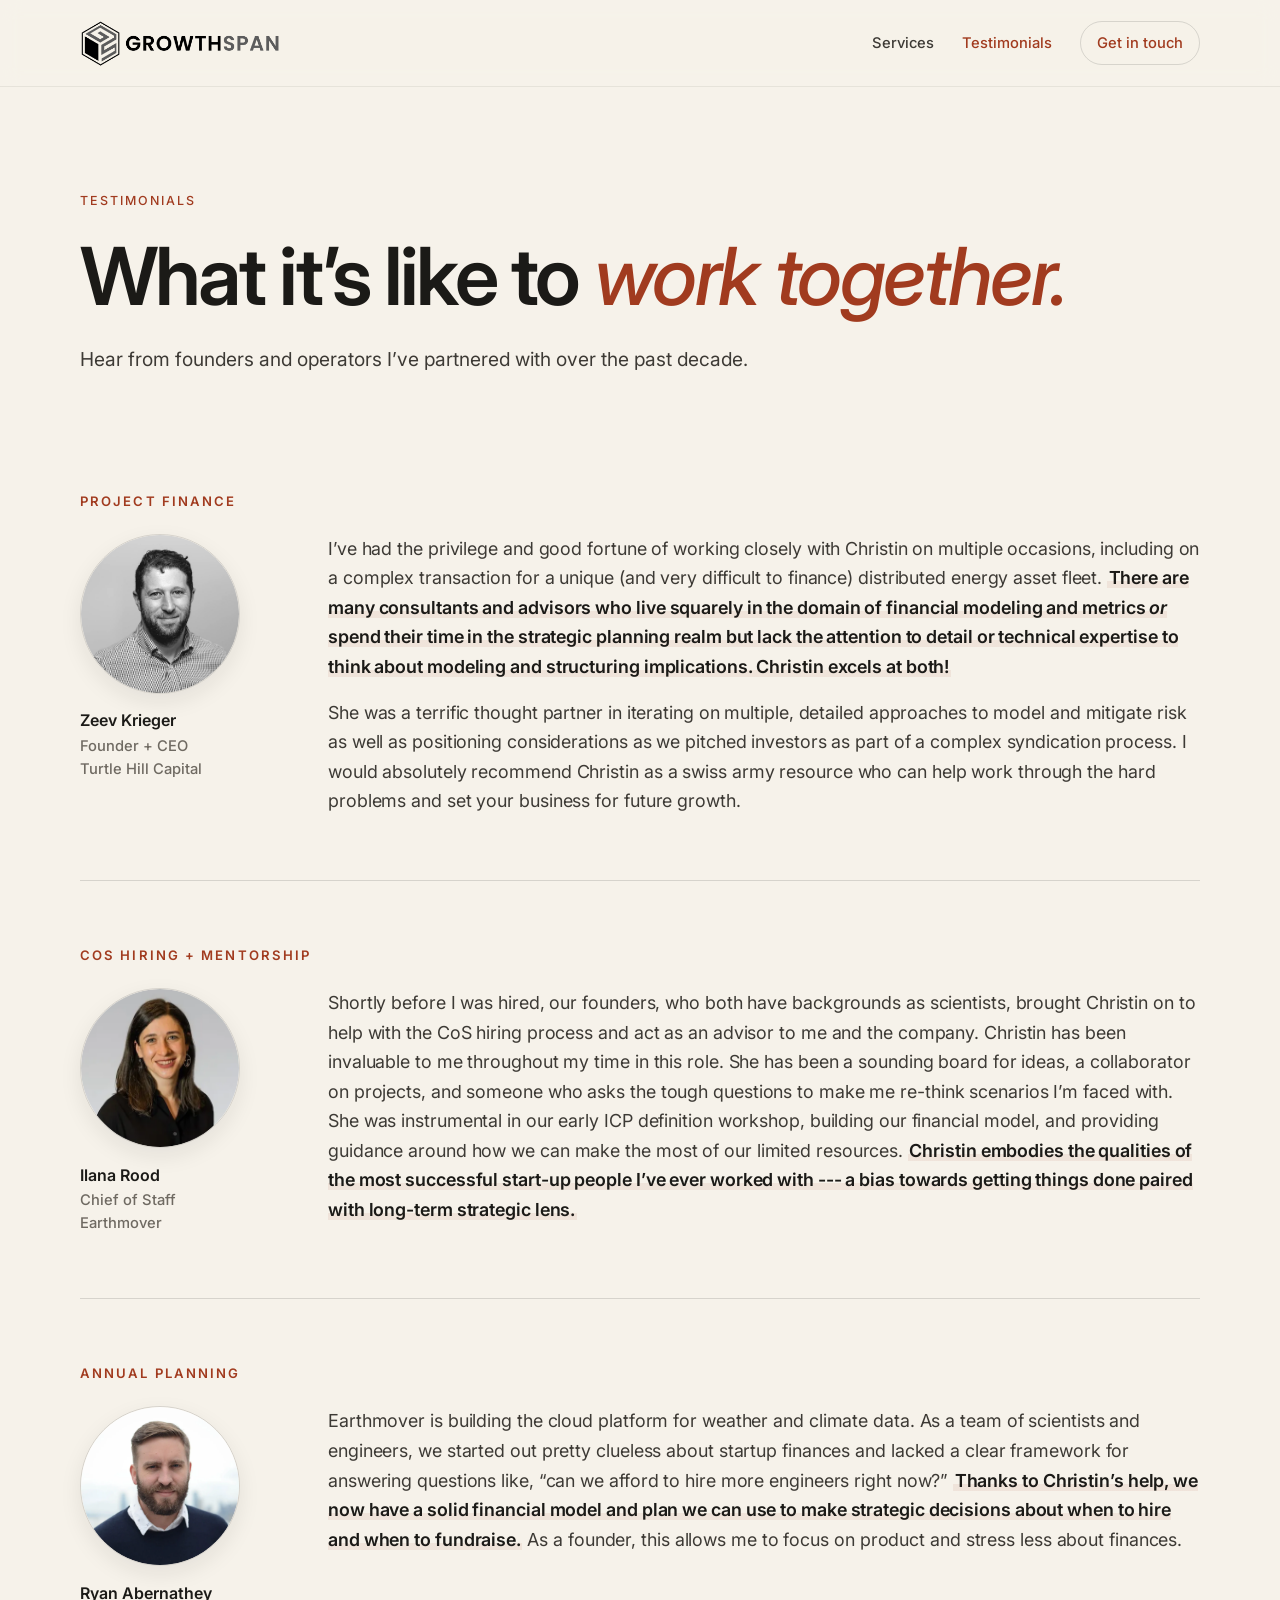
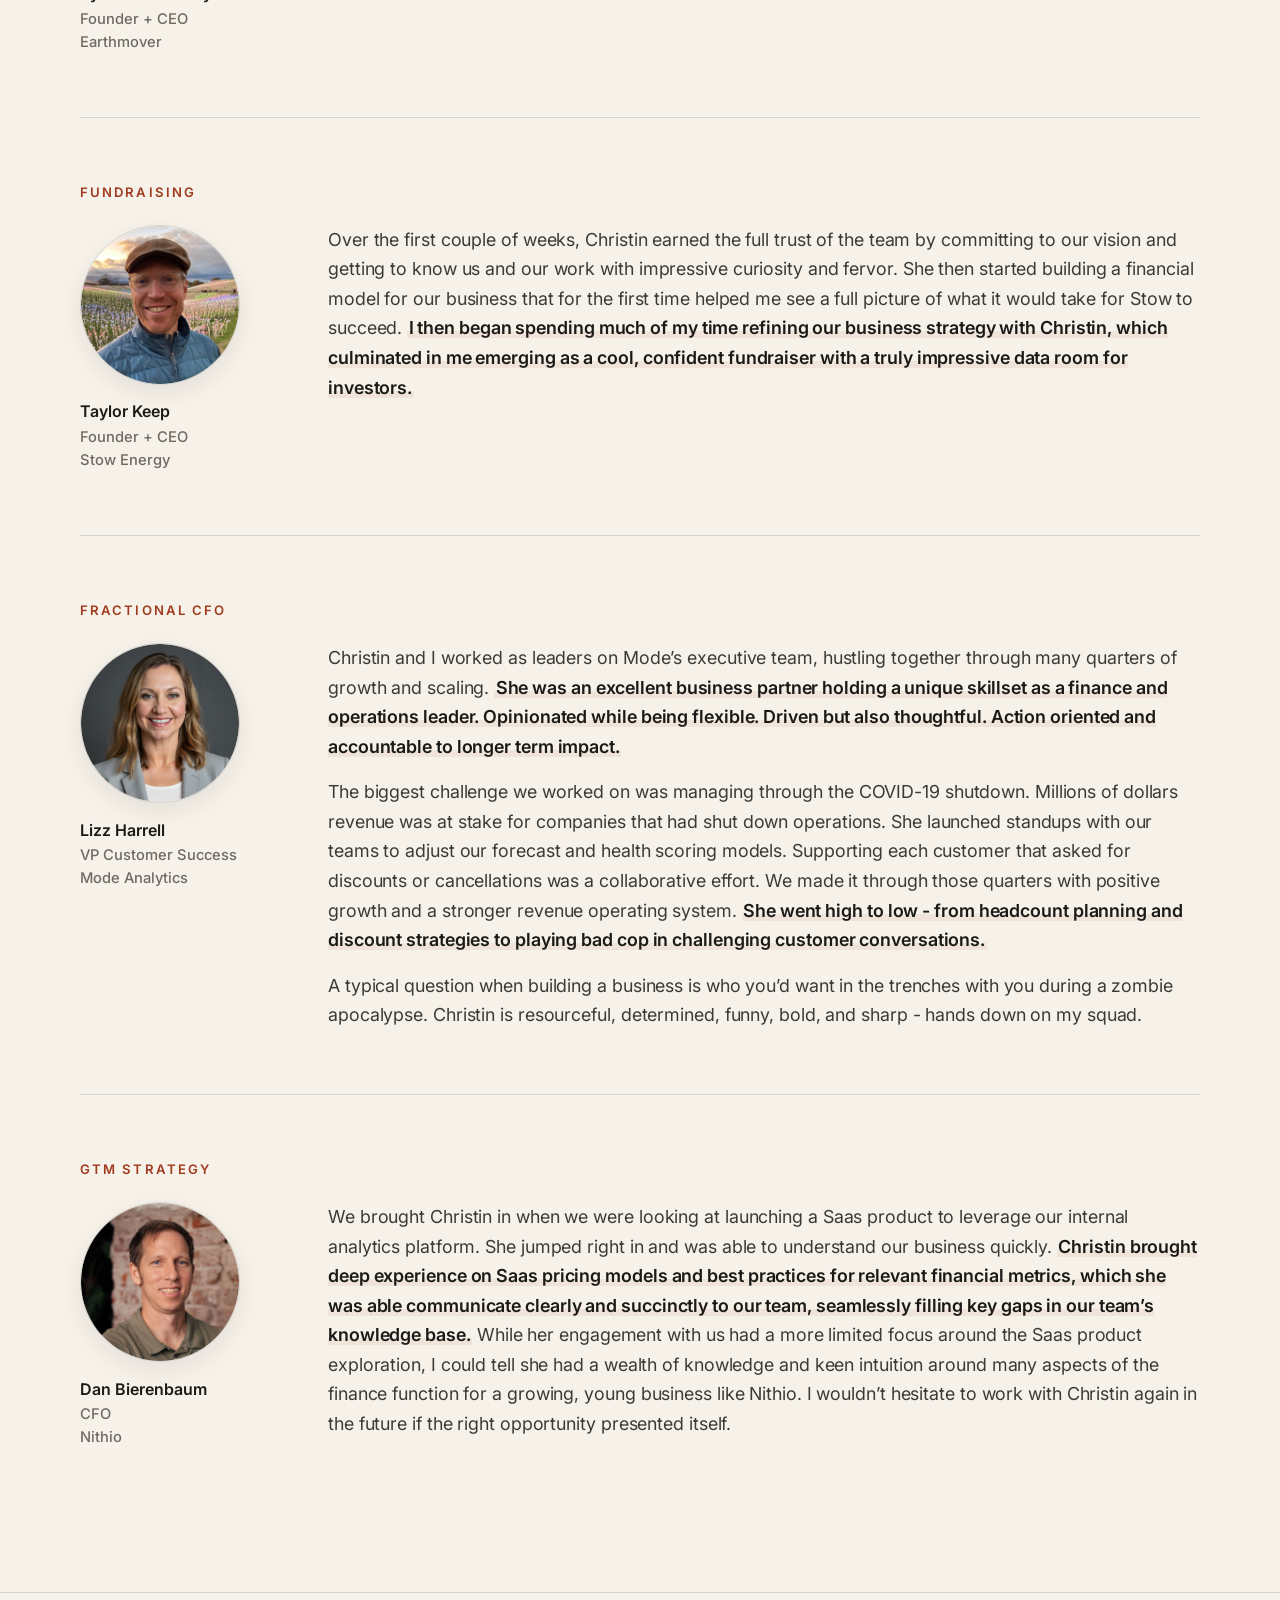
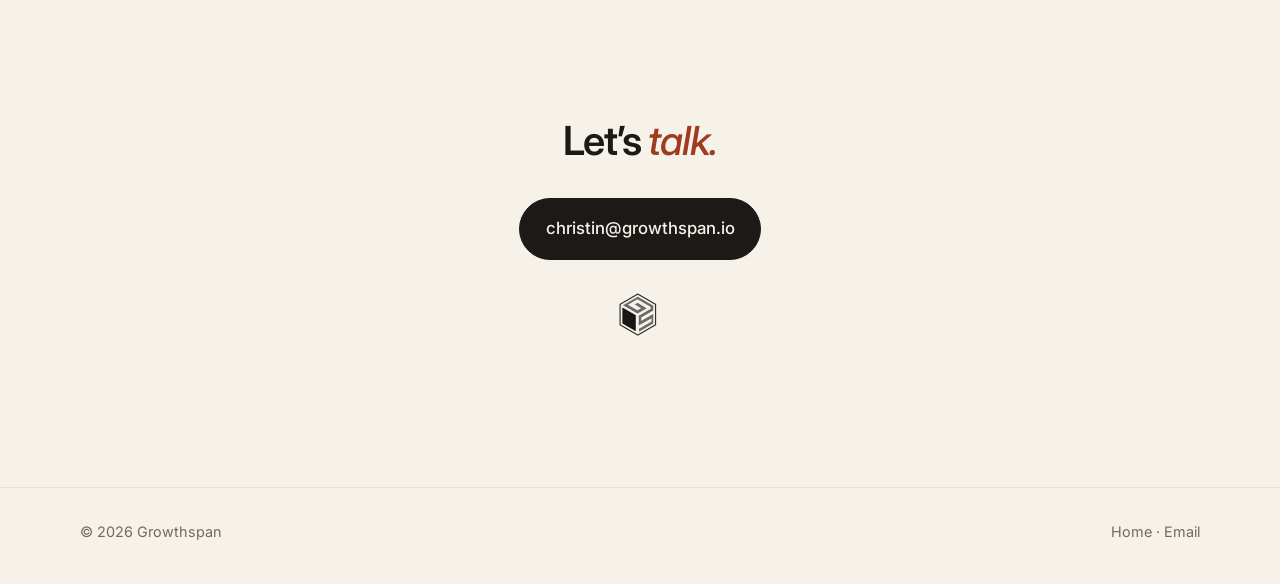
==== commit 46c06326: "Enhance email copy functionality and update testimonials layout - Added data attributes for email co" ====
--- a/testimonials.html
+++ b/testimonials.html
@@ -105,7 +105,7 @@
           </article>
 
           <article class="t-card">
-            <p class="t-card__header">Chief of Staff Recruiter + Mentorship</p>
+            <p class="t-card__header">CoS Hiring + Mentorship</p>
             <div class="t-card__aside">
               <div class="t-card__portrait">
                 <img
@@ -325,7 +325,12 @@
           <h2 class="display cta__title">
             Let’s <em>talk.</em>
           </h2>
-          <a class="btn btn--lg" href="mailto:christin@growthspan.io">
+          <a
+            class="btn btn--lg"
+            href="mailto:christin@growthspan.io"
+            data-copy-email
+            aria-label="Copy christin@growthspan.io to clipboard"
+          >
             christin@growthspan.io
           </a>
           <p class="cta__back">
@@ -350,7 +355,11 @@
         <p>
           <a href="index.html">Home</a>
           <span aria-hidden="true">·</span>
-          <a href="mailto:christin@growthspan.io">Email</a>
+          <a
+            href="mailto:christin@growthspan.io"
+            data-copy-email
+            aria-label="Copy christin@growthspan.io to clipboard"
+            >Email</a>
         </p>
       </div>
     </footer>
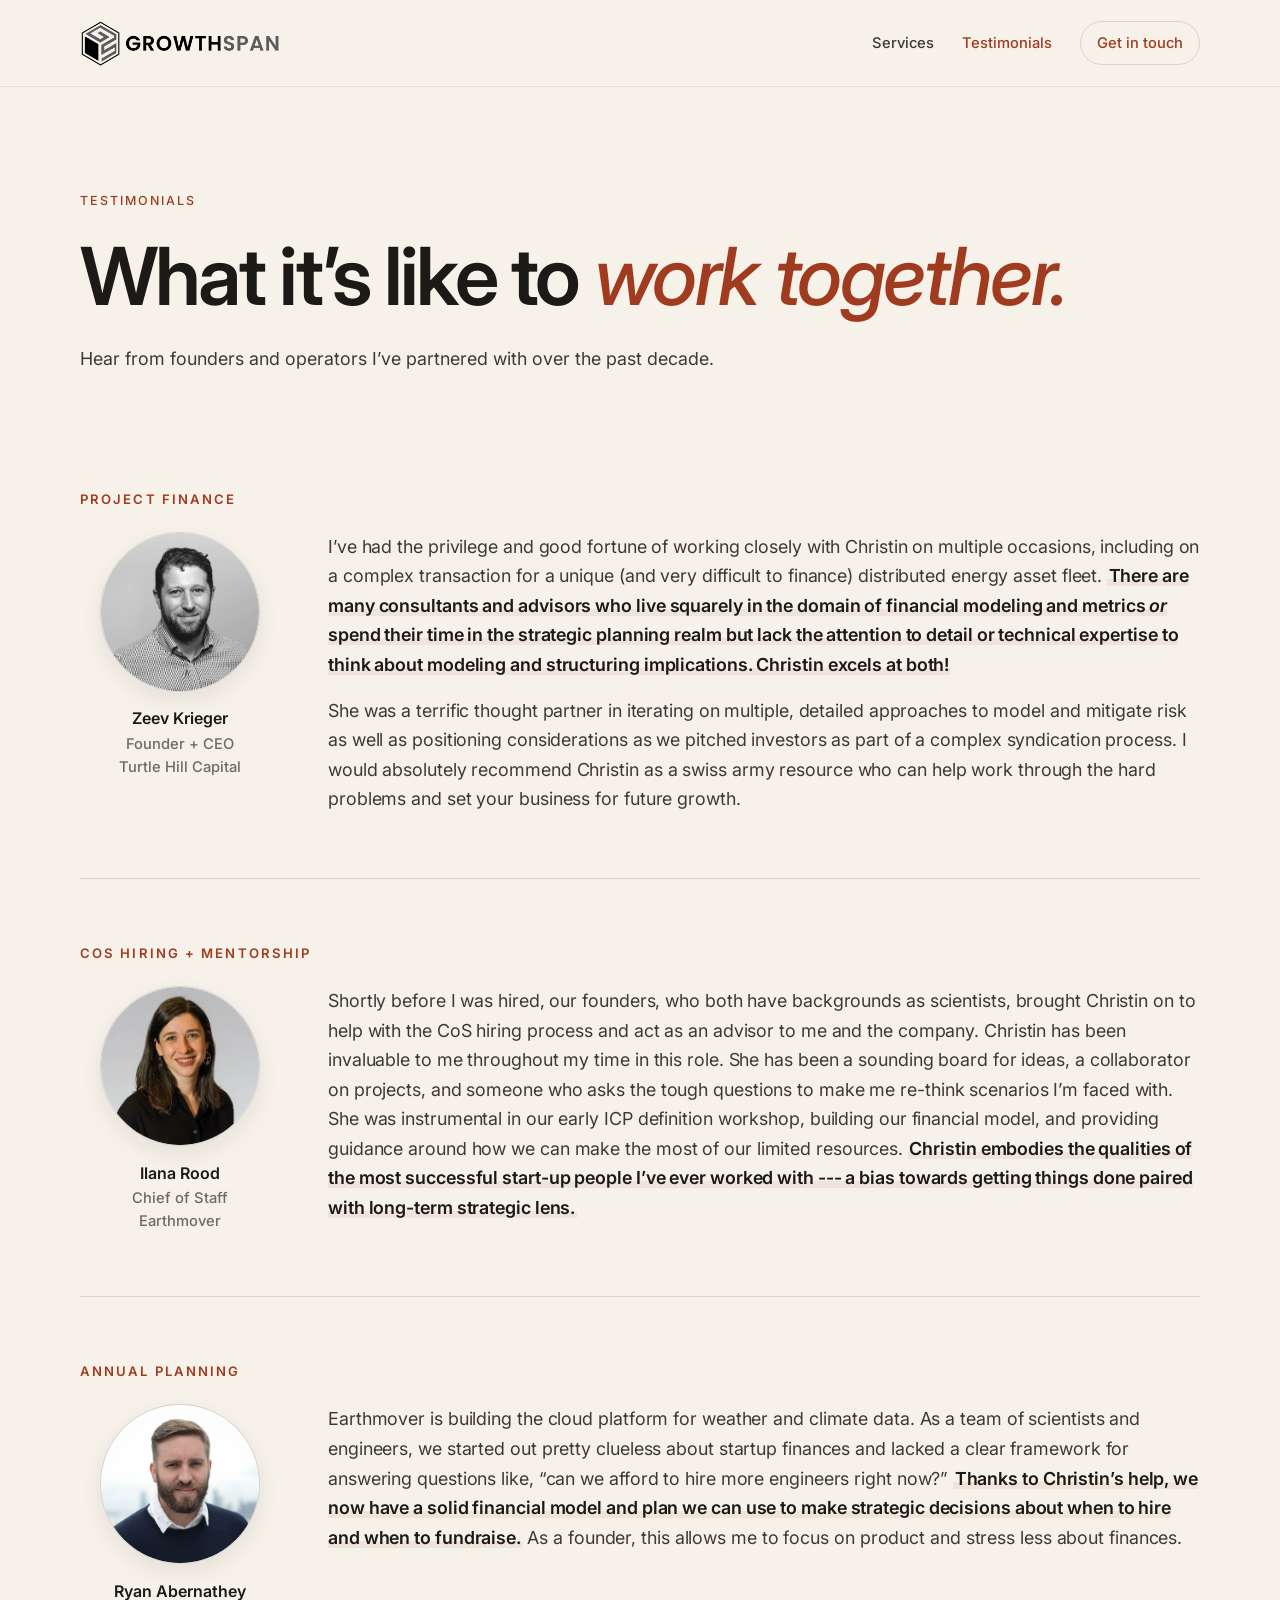
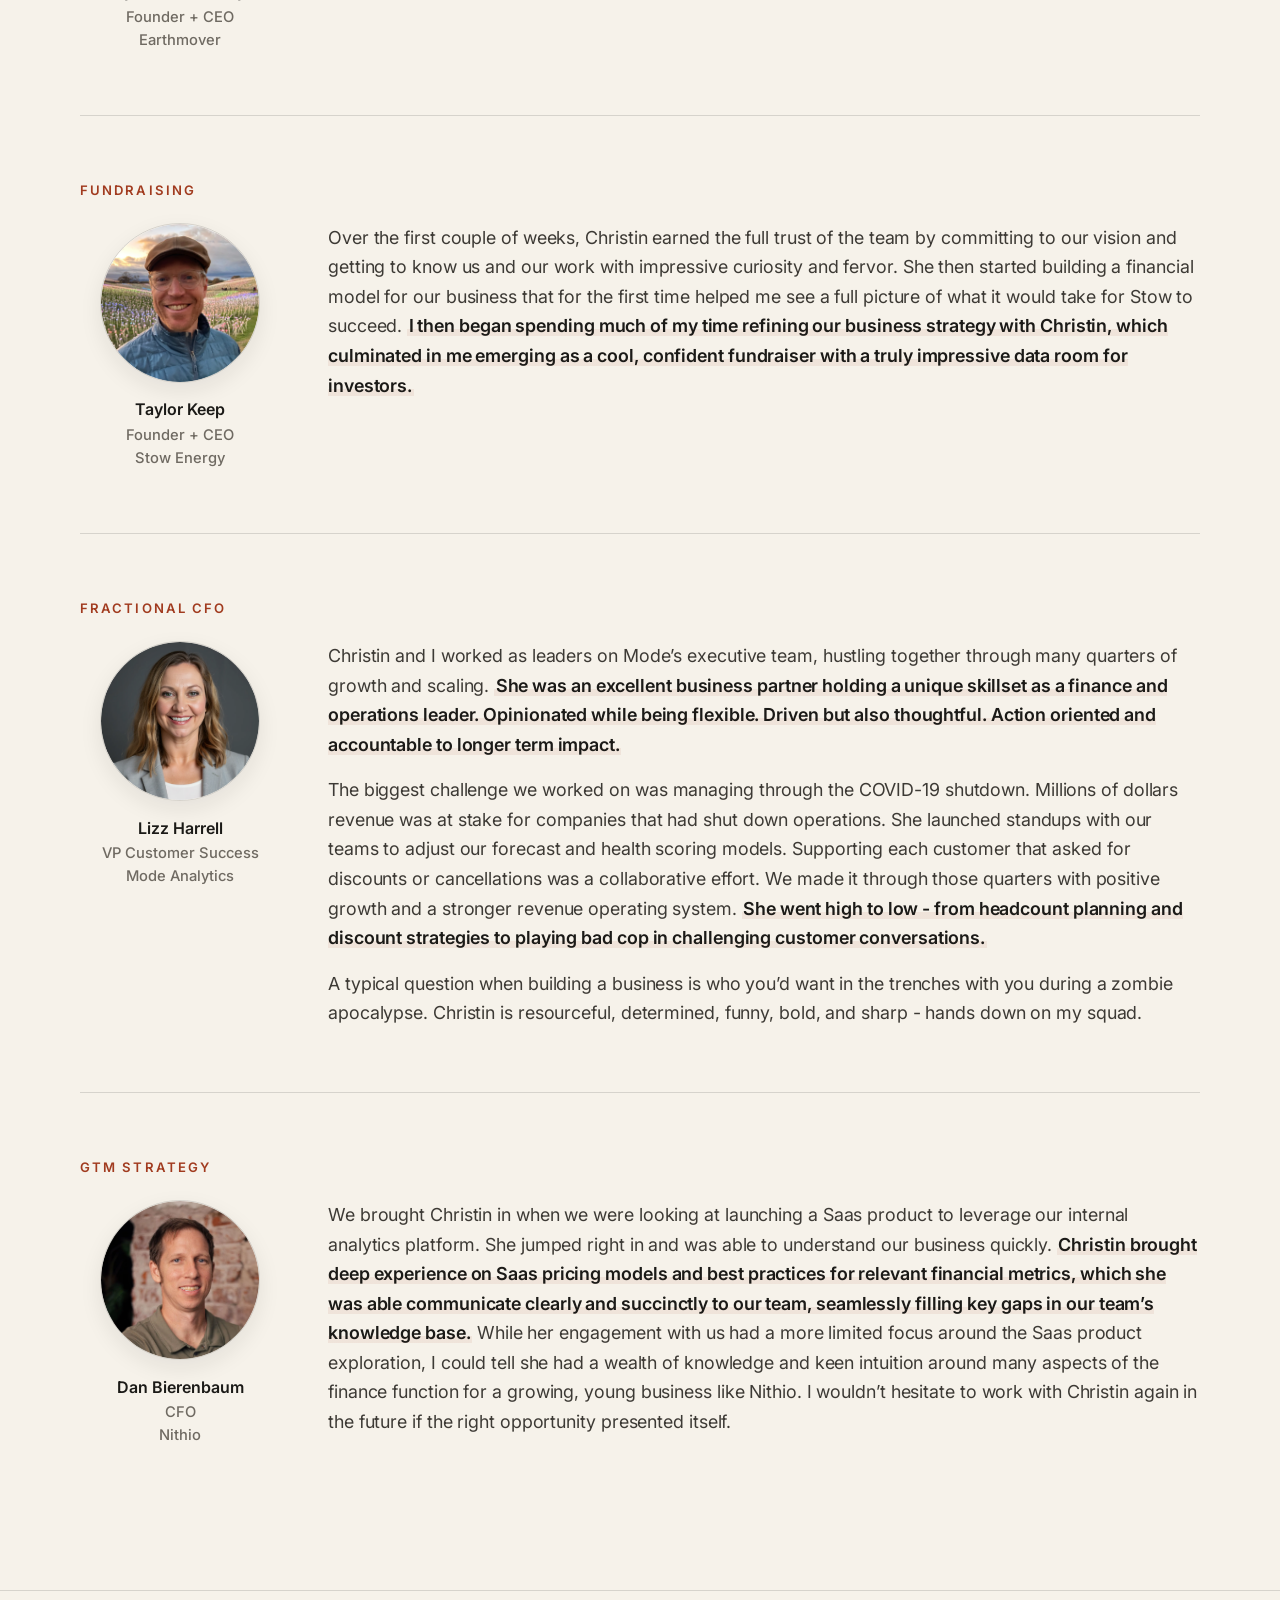
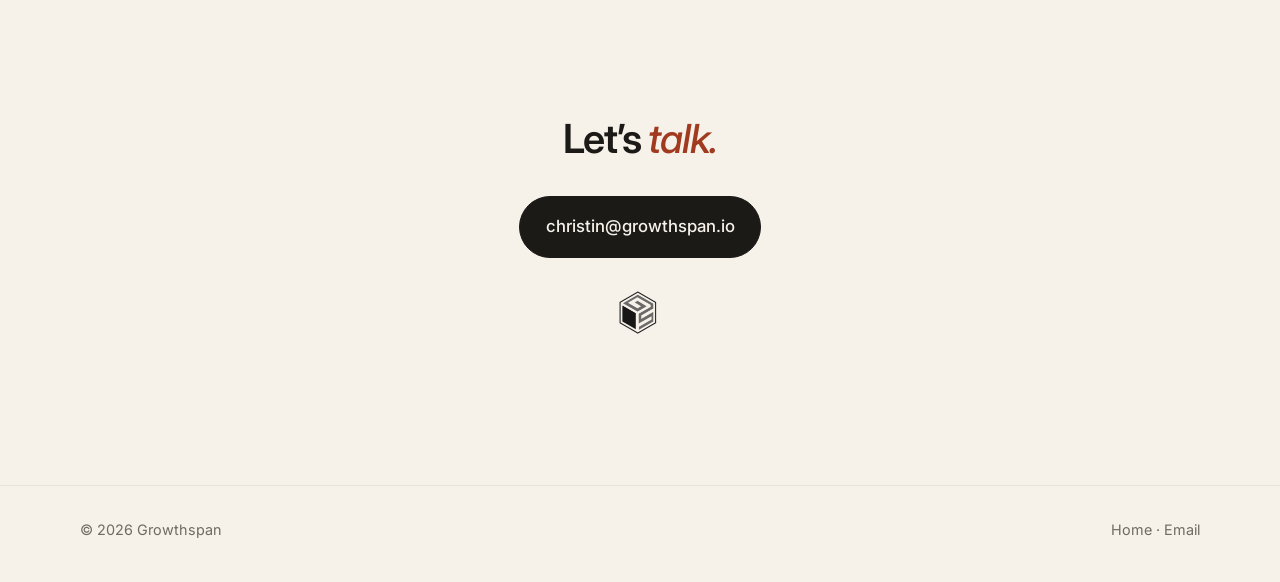
==== commit 3b60c2a2: "Polish homepage hero, services, clients, and testimonials layout - Refine hero copy and enlarge the " ====
--- a/testimonials.html
+++ b/testimonials.html
@@ -17,7 +17,7 @@
       href="https://fonts.googleapis.com/css2?family=Inter:ital,wght@0,400;0,500;0,600;0,700;1,400;1,500&display=swap"
       rel="stylesheet"
     />
-    <link rel="stylesheet" href="styles.css" />
+    <link rel="stylesheet" href="styles.css?v=20260429q" />
   </head>
   <body>
     <a class="skip-link" href="#main">Skip to content</a>
--- a/styles.css
+++ b/styles.css
@@ -355,12 +355,18 @@
     margin-bottom: 0.85rem;
   }
 
-  .landing .intro__body .lede {
+  /* Exclude greeting — it uses .intro__lede-greeting (larger type) */
+  .landing .intro__body .lede:not(.intro__lede-greeting) {
     font-size: clamp(0.81rem, 0.92vw, 0.96rem);
   }
 
   .landing .intro__body .intro__lede-greeting {
-    font-size: clamp(1.06rem, 1.28vw, 1.26rem);
+    font-size: clamp(1.42rem, 1.85vw, 1.72rem);
+  }
+
+  .landing .intro__body .intro__lede-lead,
+  .landing .intro__body .intro__lede-rest {
+    font-size: clamp(0.92rem, 1.05vw, 1.08rem);
   }
 }
 
@@ -405,11 +411,25 @@
 }
 
 .hero__sub {
-  font-size: clamp(1.05rem, 1.5vw, 1.2rem);
+  font-size: clamp(1rem, 1.4vw, 1.14rem);
   line-height: 1.55;
   color: var(--ink-soft);
   max-width: min(100%, 62ch);
   margin: 1.1rem auto 1.33rem;
+}
+
+.hero__sub-intro,
+.hero__sub-main {
+  display: block;
+}
+
+.hero__sub-main {
+  margin-top: 0.35rem;
+  line-height: 1.42;
+}
+
+.hero__sub strong {
+  color: var(--ink);
 }
 
 .hero__meta {
@@ -529,6 +549,41 @@
   gap: 1.25rem;
 }
 
+/* Portrait + name/role: centered in the aside column; label stays left via .pull__aside */
+.pull__credit {
+  display: flex;
+  flex-direction: column;
+  align-items: center;
+  width: 100%;
+  gap: 1.25rem;
+}
+
+.pull__byline {
+  margin: 0;
+  display: flex;
+  flex-direction: column;
+  align-items: center;
+  text-align: center;
+  gap: 0.2rem;
+}
+
+.pull__name {
+  margin: 0;
+  font-size: 0.92rem;
+  font-weight: 600;
+  color: var(--ink);
+  letter-spacing: 0.01em;
+}
+
+.pull__meta {
+  margin: 0;
+  font-size: 0.92rem;
+  font-weight: 500;
+  color: var(--muted);
+  letter-spacing: 0.01em;
+  line-height: 1.35;
+}
+
 @media (min-width: 780px) {
   .clients__grid,
   .pull__grid {
@@ -561,6 +616,11 @@
     align-content: start;
   }
 
+  .landing__hero {
+    text-align: center;
+    align-items: center;
+  }
+
   .landing .intro__main {
     grid-template-columns: 1fr;
     justify-items: center;
@@ -577,6 +637,12 @@
     width: 100%;
     max-width: 38rem;
     margin-inline: auto;
+  }
+
+  .landing .intro__lede-greeting,
+  .landing .intro__lede-lead,
+  .landing .intro__lede-rest {
+    text-align: center;
   }
 }
 
@@ -629,13 +695,13 @@
   min-width: 0;
 }
 
-/* Entire bio block: one step smaller than default .lede */
-.intro__body .lede {
+/* Bio body copy; greeting uses .intro__lede-greeting instead */
+.intro__body .lede:not(.intro__lede-greeting) {
   font-size: clamp(0.93rem, 1.62vw, 1.12rem);
 }
 
 .intro__body .intro__lede-greeting {
-  font-size: clamp(1.18rem, 2.15vw, 1.42rem);
+  font-size: clamp(1.52rem, 2.85vw, 1.95rem);
 }
 
 .intro__body .intro__lede-greeting,
@@ -648,6 +714,8 @@
   margin-top: 0;
   font-weight: 400;
   letter-spacing: -0.012em;
+  font-size: clamp(1.02rem, 1.9vw, 1.22rem);
+  color: var(--ink-soft);
 }
 
 .intro__body .intro__lede-lead em,
@@ -684,19 +752,26 @@
 .work__intro-wrap .work__intro {
   margin: 0 0 0.65rem;
   font-family: var(--display);
-  font-weight: 500;
-  font-size: clamp(1.18rem, 2.25vw, 1.68rem);
-  line-height: 1.3;
-  letter-spacing: -0.02em;
+  font-weight: 600;
+  font-size: clamp(1.85rem, 5.2vw, 2.65rem);
+  line-height: 1.08;
+  letter-spacing: -0.035em;
   color: var(--ink);
 }
 
+.work__intro-wrap .work__intro em {
+  font-style: italic;
+  color: var(--accent);
+  font-weight: 500;
+  letter-spacing: -0.03em;
+}
+
 .work__subhead {
   margin: 0;
   font-family: var(--display);
   font-weight: 500;
   font-size: clamp(0.94rem, 1.72vw, 1.18rem);
-  line-height: 1.35;
+  line-height: 1.45;
   letter-spacing: -0.018em;
   color: var(--ink-soft);
 }
@@ -721,10 +796,29 @@
 }
 
 @media (min-width: 780px) {
+  /* Center the three-column service rows as a block within the page */
+  .work__list {
+    width: 100%;
+    max-width: min(100%, 56rem);
+    margin-inline: auto;
+  }
+
   .work__item {
-    grid-template-columns: minmax(0, 1.1fr) minmax(0, 1.5fr) minmax(0, 1fr);
-    gap: 2.5rem;
+    /* Title | fit line | body copy — min width on col1 so “Strategic Advisor” stays one line */
+    grid-template-columns: minmax(12.75rem, 1.12fr) minmax(0, 0.95fr) minmax(0, 1.52fr);
+    gap: 0.5rem 2.25rem;
     align-items: baseline;
+  }
+
+  .work__item .work__fit {
+    order: 1;
+  }
+
+  .work__item .work__desc {
+    order: 2;
+    font-size: 0.88rem; /* column 3 — slightly under base 0.92rem */
+    /* Extra air between fit line (col2) and body copy (col3) */
+    padding-inline-start: 3rem;
   }
 
   .work__item > * {
@@ -746,7 +840,7 @@
   margin: 0;
   color: var(--ink-soft);
   font-size: 0.92rem;
-  line-height: 1.6;
+  line-height: 1.45;
   max-width: 42ch;
 }
 
@@ -757,7 +851,7 @@
   font-weight: 500;
   font-size: 0.9rem;
   color: var(--accent-ink);
-  line-height: 1.5;
+  line-height: 1.45;
   max-width: 30ch;
   letter-spacing: -0.005em;
 }
@@ -782,14 +876,15 @@
 }
 
 .clients__list li {
-  display: flex;
-  justify-content: space-between;
-  align-items: center;
-  gap: 1.5rem;
+  display: grid;
+  grid-template-columns: auto minmax(0, 1fr);
+  align-items: center;
+  /* ~2in visual break between company block and description (scales down on narrow widths) */
+  column-gap: clamp(2.5rem, 10vw, 2.25in);
+  row-gap: 0.5rem;
   padding: 1rem 0;
   border-top: 1px solid var(--line-soft);
   font-size: 1.02rem;
-  flex-wrap: wrap;
   min-width: 0;
 }
 
@@ -803,6 +898,18 @@
   align-items: center;
   gap: 0.65rem;
   min-width: 0;
+  text-decoration: none;
+  color: inherit;
+  border-radius: 4px;
+  outline-offset: 3px;
+}
+
+a.clients__primary:hover .clients__name {
+  color: var(--accent);
+}
+
+a.clients__primary:focus-visible {
+  outline: 2px solid var(--ring);
 }
 
 /* Fixed slot so every company name starts on the same vertical line */
@@ -851,7 +958,7 @@
 }
 
 .clients__list em {
-  flex: 1 1 12rem;
+  justify-self: end;
   min-width: 0;
   text-align: right;
   font-family: var(--display);
@@ -863,14 +970,14 @@
 
 @media (max-width: 520px) {
   .clients__list li {
-    flex-direction: column;
+    grid-template-columns: 1fr;
     align-items: flex-start;
-    gap: 0.5rem;
+    row-gap: 0.45rem;
   }
 
   .clients__list em {
-    text-align: left;
-    flex-basis: auto;
+    justify-self: stretch;
+    text-align: right;
   }
 }
 
@@ -936,16 +1043,9 @@
 }
 
 .pull__quote p em {
-  font-style: normal;
+  font-style: italic;
   color: var(--accent);
   font-family: var(--display);
-}
-
-.pull__quote figcaption {
-  font-size: 0.92rem;
-  color: var(--muted);
-  font-weight: 500;
-  letter-spacing: 0.01em;
 }
 
 .pull__more {
@@ -1136,13 +1236,14 @@
   letter-spacing: 0.16em;
   text-transform: uppercase;
   color: var(--accent);
+  text-align: left;
 }
 
 .t-card__aside {
   display: flex;
   flex-direction: column;
   gap: 0.85rem;
-  align-items: flex-start;
+  align-items: center;
 }
 
 .t-card__portrait {
@@ -1203,6 +1304,8 @@
   flex-direction: column;
   gap: 0.2rem;
   max-width: 14rem;
+  align-items: center;
+  text-align: center;
 }
 
 .t-card__name {
@@ -1221,13 +1324,10 @@
 
 @media (max-width: 819px) {
   .t-card__aside {
-    align-items: center;
     width: 100%;
   }
 
   .t-card__by {
-    align-items: center;
-    text-align: center;
     max-width: 100%;
   }
 
@@ -1275,3 +1375,56 @@
     justify-content: center;
   }
 }
+
+@media (max-width: 767px) {
+  .landing .intro__photo {
+    width: min(150px, 52vw);
+  }
+
+  .pull__aside .label {
+    align-self: flex-start;
+  }
+
+  .pull__portrait {
+    width: min(120px, 42vw);
+    max-width: 150px;
+    margin-inline: 0;
+  }
+
+  .hero {
+    text-align: left;
+    align-items: flex-start;
+  }
+
+  .hero__sub,
+  .work__intro-wrap,
+  .cta,
+  .cta__inner,
+  .cta__subhead {
+    text-align: left;
+  }
+
+  .landing__hero .hero__sub {
+    text-align: center;
+    margin-left: auto;
+    margin-right: auto;
+    max-width: min(100%, 62ch);
+  }
+
+  .landing__cta-inner,
+  .hero__status {
+    justify-content: center;
+  }
+
+  .landing__cta-inner .btn {
+    text-align: center;
+    justify-content: center;
+  }
+
+  .landing__hero .display,
+  .intro__body .intro__lede-greeting,
+  .intro__body .intro__lede-lead,
+  .intro__body .intro__lede-rest {
+    text-align: center;
+  }
+}
